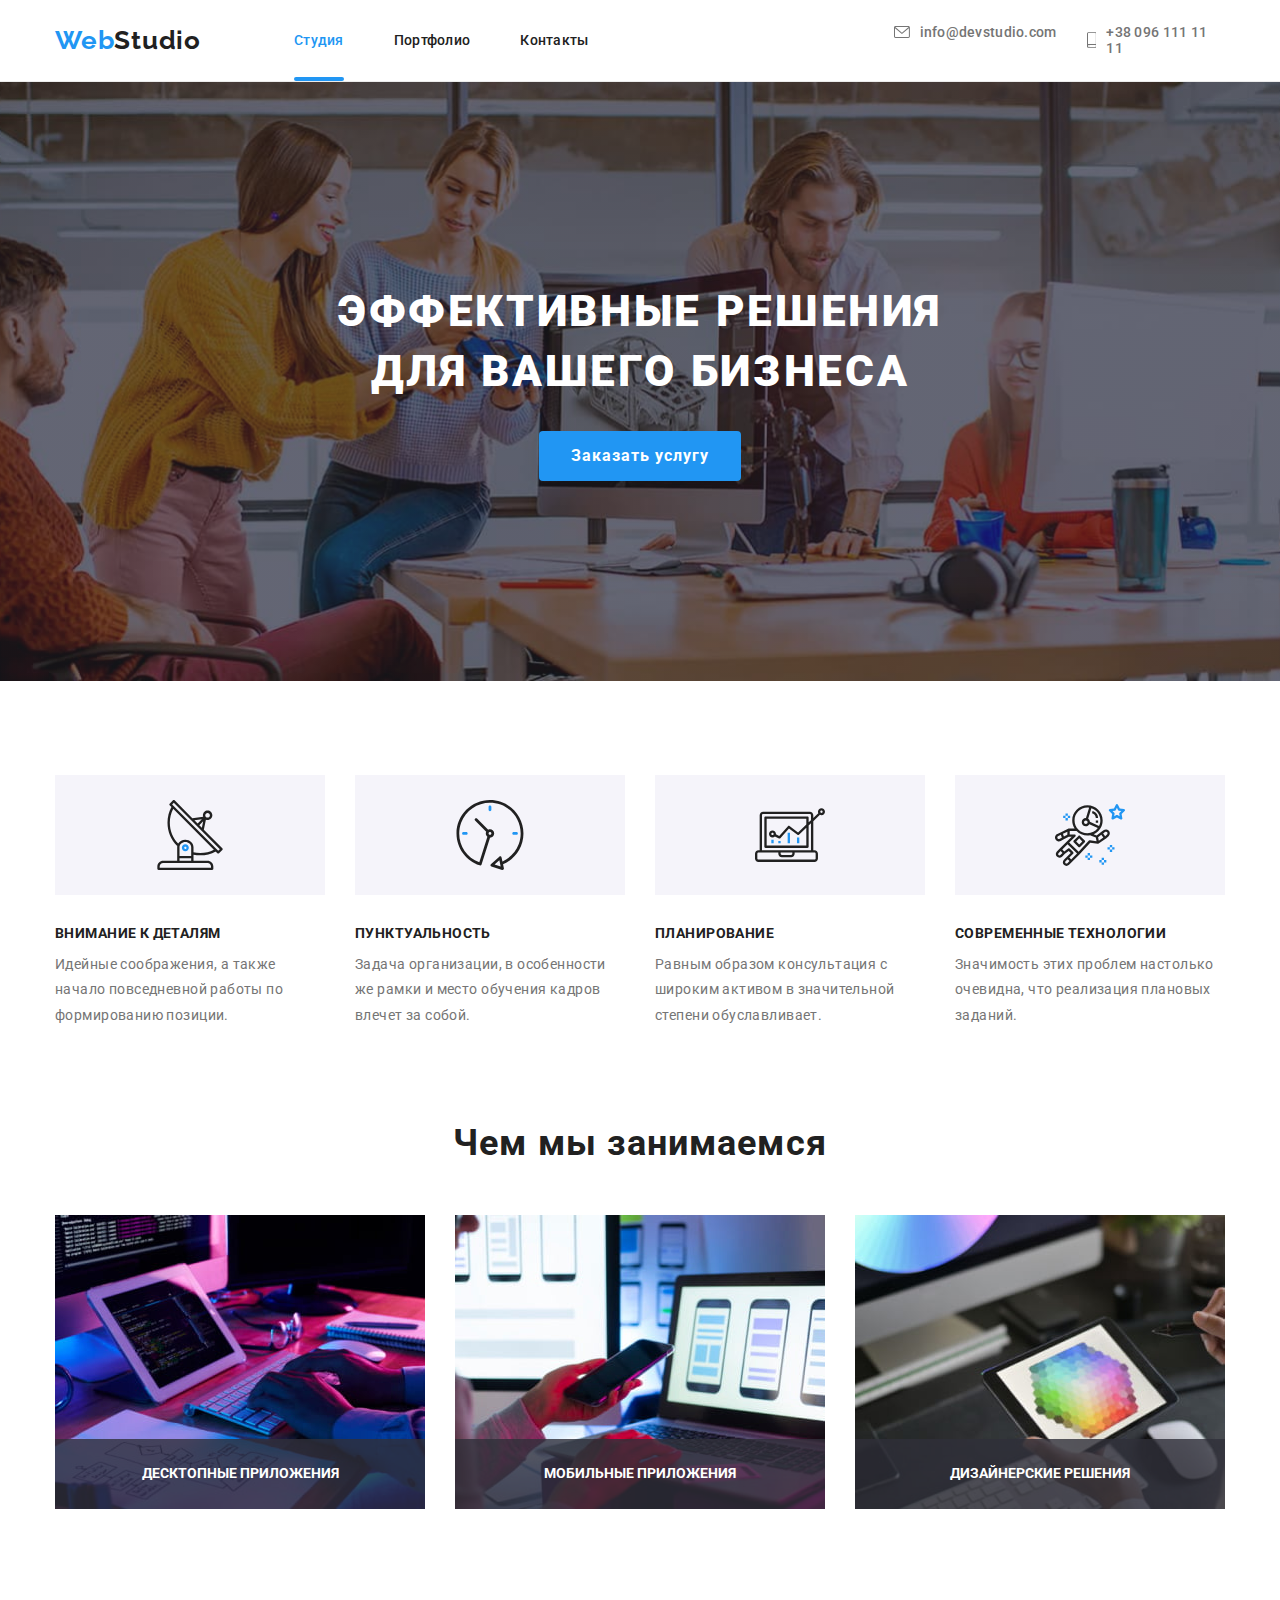
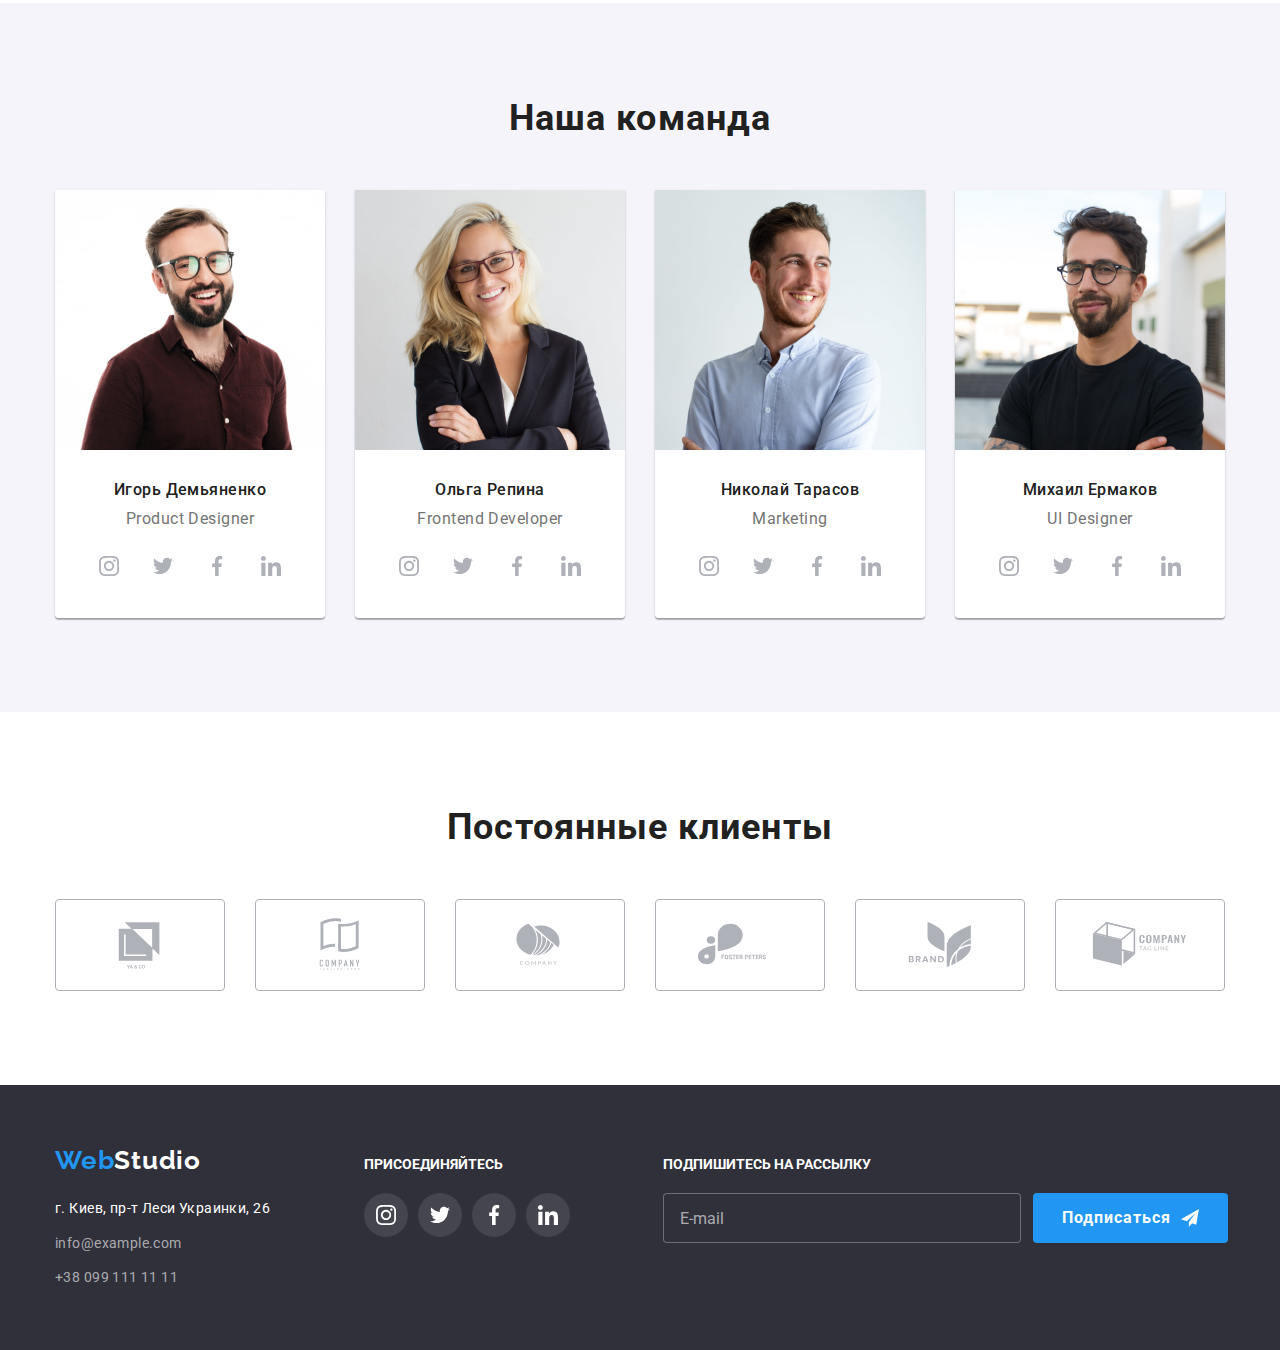
==== index.html @ efc7b8f7 "BEM" ====
<!DOCTYPE html>
<html lang="ru">
<head>
    <meta charset="UTF-8">
    <meta http-equiv="X-UA-Compatible" content="IE=edge">
    <meta name="viewport" content="width=device-width, initial-scale=1.0">
    <title>Document</title>
    <link rel="stylesheet" href="<link rel="preconnect" href="https://fonts.googleapis.com">
<link rel="preconnect" href="https://fonts.gstatic.com" crossorigin>
<link href="https://fonts.googleapis.com/css2?family=Raleway:wght@700&family=Roboto:wght@400;500;700;900&display=swap" rel="stylesheet">
<link rel="stylesheet" href="https://cdnjs.cloudflare.com/ajax/libs/modern-normalize/1.1.0/modern-normalize.min.css">
    <link rel="stylesheet" href="./css/style.css">
    <link rel="stylesheet" href="./css/main.min.css">
    
</head>
<body>
    <header class="header ">
        <div class="container header-container">        
            <nav class="header-nav">
                <a href="./index.html" class="logo link" lang="en"><span class="logo-accent">Web</span>Studio</a>
                <ul class="site-nav list">
                    <li class="link-item">
                        <a href="./index.html" class="link current">Студия</a>
                    </li>
                    <li class="link-item">
                        <a href="./portfolio.html" class="link">Портфолио</a>
                    </li>
                    <li class="link-item">
                        <a href="" class="link">Контакты</a>
                    </li>
            
                </ul>
            
            </nav>
            
            <ul class="header-adress list">
                <li class="header-address__link">
                    <div class="header-address__item">
                        <a lang="en" href="mailto:info@devstudio.com" class="adress-link link address-mail">
                            <svg class="adsress-item-icon" width="16" height="12">
                                <use href="./images/icons.svg#icon-envelope-hover-1"></use>
                            </svg>
                            info@devstudio.com
                        </a>
                    </div>

                </li>
                <li class="header-address__link">
                    <div class="header-address_item">                        
                        <a href="tel:+380961111111" class="adress-link link">
                            <svg class="adsress-item-icon" width="10" height="16">
                                <use href="./images/icons.svg#icon-smartphone-1"></use>
                            </svg>
                            +38 096 111 11 11
                        </a>
                    </div>                    
                </li>
            </ul>
        </div>     
    </header>    

    <main>
        <section class="section hero">
            <div class="container container-hero">
                <h1 class="hero-title">Эффективные решения для вашего бизнеса</h1>
                <button type="button" class="button" data-modal-open>Заказать услугу</button>                    
            </div>
        </section>
        
        <section class="section features">
            <div class="container">
                <h2 class="section-title" hidden>Преимущества</h2>
                <ul class="list adv-list">
                    <li class="adv-item">
                        <div class="adv-list-icon">
                            <svg class="adv-item-icon" width="70" height="70">
                                <use href="./images/icons.svg#icon-antenna-1-1"></use>
                            </svg>
                        </div>
                        <h3 class="feature-item">Внимание к деталям</h3>
                        <p class="discription">Идейные соображения, а также начало повседневной работы по формированию позиции.</p>
                    </li>                 

                    <li class="adv-item">
                        <div class="adv-list-icon">
                            <svg class="adv-item-icon" width="70" height="70">
                                <use href="./images/icons.svg#icon-clock-1-1"></use>
                            </svg>
                        </div>
                        <h3 class="feature-item">Пунктуальность</h3>
                        <p class="discription">Задача организации, в особенности же рамки и место обучения кадров влечет за собой.</p>
                    </li>
                    <li class="adv-item">
                        <div class="adv-list-icon">
                            <svg class="adv-item-icon" width="70" height="70">
                                <use href="./images/icons.svg#icon-diagram-1-1"></use>
                            </svg>
                        </div>
                        <h3 class="feature-item">Планирование</h3>
                        <p class="discription">Равным образом консультация с широким активом в значительной степени обуславливает.</p>
                    </li>
                    <li class="adv-item">
                        <div class="adv-list-icon">
                            <svg class="adv-item-icon" width="70" height="70">
                                <use href="./images/icons.svg#icon-astronaut-1-1"></use>
                            </svg>
                        </div>
                        <h3 class="feature-item">Современные технологии</h3>
                        <p class="discription">Значимость этих проблем настолько очевидна, что реализация плановых заданий.</p>
                    </li>
                </ul>                  
            </div>                      
        </section>            
        

        
        <section class="section about"> 
            <div class="container">
                <h2 class="section-title">Чем мы занимаемся</h2>
                <ul class="list">
                    <li class="about-image"> 
                        <img src="./images/img_1.jpg" alt="Компьютер" width="370">
                        <div class="about-name">
                            <h3 class="about-name-title">ДЕСКТОПНЫЕ ПРИЛОЖЕНИЯ</h3>
                        </div>
                    </li>
                    <li class="about-image">
                        <img src="./images/img_2.jpg" alt="Телефон, ноутбук" width="370">
                        <div class="about-name">
                            <h3 class="about-name-title">МОБИЛЬНЫЕ ПРИЛОЖЕНИЯ</h3>
                        </div>
                    </li>
                    <li class="about-image">
                        <img src="./images/img_3.jpg" alt="Планшет" width="370">
                        <div class="about-name">
                            <h3 class="about-name-title">ДИЗАЙНЕРСКИЕ РЕШЕНИЯ</h3>
                        </div>
                    </li>
                </ul>  
            </div>  
        </section>          
        
        
        <section class="section team"> 
            <div class="container">
                <h2 class="section-title team-title">Наша команда</h2>
                <ul class="list team-list">
                    <li class="team-card">
                        <img class="team-image" src="./images/igor-demynchenko.jpg" alt="Игорь Демньянченко" width="270">
                        <div class="name-role">
                            <h3 class="team-item">Игорь Демьяненко</h3>
                            <p lang="en" class="role">Product Designer</p>
                            <ul class="team-item-social list">
                                <li class="team-player-social">
                                    <a href="" class="player-social-link">
                                        <svg class="player-social-icon" width="20" height="20">
                                            <use href="./images/icons.svg#icon-instagram"></use>                                        
                                        </svg>                            
                                    </a>
                                </li>
                                <li class="team-player-social">
                                    <a href="" class="player-social-link">
                                        <svg class="player-social-icon" width="20" height="20">
                                            <use href="./images/icons.svg#icon-twitter"></use>                                        
                                        </svg>                            
                                    </a>
                                </li>
                                <li class="team-player-social">
                                    <a href="" class="player-social-link">
                                        <svg class="player-social-icon" width="20" height="20">
                                            <use href="./images/icons.svg#icon-facebook"></use>                                        
                                        </svg>                            
                                    </a>
                                </li>
                                <li class="team-player-social">
                                    <a href="" class="player-social-link">
                                        <svg class="player-social-icon" width="20" height="20">
                                            <use href="./images/icons.svg#icon-linkedin"></use>                                        
                                        </svg>                                                                    
                                    </a>
                                </li>                            
                            </ul>
                        </div>
                        
                    </li>
                    <li class="team-card">
                        <img class="team-image" src="./images/olga-repina.jpg" alt="Ольга Репина" width="270">
                        <div class="name-role">
                            <h3 class="team-item">Ольга Репина</h3>
                            <p lang="en" class="role">Frontend Developer</p>
                            <ul class="team-item-social list">
                                <li class="team-player-social">
                                    <a href="" class="player-social-link">
                                        <svg class="player-social-icon" width="20" height="20">
                                            <use href="./images/icons.svg#icon-instagram"></use>
                                        </svg>
                                    </a>
                                </li>
                                <li class="team-player-social">
                                    <a href="" class="player-social-link">
                                        <svg class="player-social-icon" width="20" height="20">
                                            <use href="./images/icons.svg#icon-twitter"></use>
                                        </svg>
                                    </a>
                                </li>
                                <li class="team-player-social">
                                    <a href="" class="player-social-link">
                                        <svg class="player-social-icon" width="20" height="20">
                                            <use href="./images/icons.svg#icon-facebook"></use>
                                        </svg>
                                    </a>
                                </li>
                                <li class="team-player-social">
                                    <a href="" class="player-social-link">
                                        <svg class="player-social-icon" width="20" height="20">
                                            <use href="./images/icons.svg#icon-linkedin"></use>
                                        </svg>
                                    </a>
                                </li>
                            </ul>
                        </div>                      
                    </li>
                    <li class="team-card">
                        <img class="team-image" src="./images/nicolay-tarasov.jpg" alt="Николай Тарасов" width="270">
                        <div class="name-role">
                            <h3 class="team-item">Николай Тарасов</h3>
                            <p lang="en" class="role">Marketing</p>
                            <ul class="team-item-social list">
                                <li class="team-player-social">
                                    <a href="" class="player-social-link">
                                        <svg class="player-social-icon" width="20" height="20">
                                            <use href="./images/icons.svg#icon-instagram"></use>
                                        </svg>
                                    </a>
                                </li>
                                <li class="team-player-social">
                                    <a href="" class="player-social-link">
                                        <svg class="player-social-icon" width="20" height="20">
                                            <use href="./images/icons.svg#icon-twitter"></use>
                                        </svg>
                                    </a>
                                </li>
                                <li class="team-player-social">
                                    <a href="" class="player-social-link">
                                        <svg class="player-social-icon" width="20" height="20">
                                            <use href="./images/icons.svg#icon-facebook"></use>
                                        </svg>
                                    </a>
                                </li>
                                <li class="team-player-social">
                                    <a href="" class="player-social-link">
                                        <svg class="player-social-icon" width="20" height="20">
                                            <use href="./images/icons.svg#icon-linkedin"></use>
                                        </svg>
                                    </a>
                                </li>
                            </ul>
                        </div>
                    </li>
                    <li class="team-card">
                        <img class="team-image" src="./images/michel-yermakov.jpg" alt="Михаил Ермаков" width="270">
                        <div class="name-role">
                            <h3 class="team-item">Михаил Ермаков</h3>
                            <p lang="en"class="role">UI Designer</p>
                            <ul class="team-item-social list">
                                <li class="team-player-social">
                                    <a href="" class="player-social-link">
                                        <svg class="player-social-icon" width="20" height="20">
                                            <use href="./images/icons.svg#icon-instagram"></use>
                                        </svg>
                                    </a>
                                </li>
                                <li class="team-player-social">
                                    <a href="" class="player-social-link">
                                        <svg class="player-social-icon" width="20" height="20">
                                            <use href="./images/icons.svg#icon-twitter"></use>
                                        </svg>
                                    </a>
                                </li>
                                <li class="team-player-social">
                                    <a href="" class="player-social-link">
                                        <svg class="player-social-icon" width="20" height="20">
                                            <use href="./images/icons.svg#icon-facebook"></use>
                                        </svg>
                                    </a>
                                </li>
                                <li class="team-player-social">
                                    <a href="" class="player-social-link">
                                        <svg class="player-social-icon" width="20" height="20">
                                            <use href="./images/icons.svg#icon-linkedin"></use>
                                        </svg>
                                    </a>
                                </li>
                            </ul>
                        </div>
                    </li>                                       
                </ul>
            </div>   
            

        </section>  
        
        <section class="section clients">
            <div class="container">
                <h2 class="section-title clents-section-title">Постоянные клиенты</h2>
                <ul class="list clients-wrap">
                    <li class="clients-item">
                        <a href=""class="clients-link-icon">
                            <svg class="clients-item-icon" width="106" height="60">
                                <use href="./images/icons.svg#icon-Logo-1"></use>
                            </svg>
                        </a>                        
                                                    
                    </li>    
                    <li class="clients-item">
                        <a href="" class="clients-link-icon">
                            <svg class="clients-item-icon" width="106" height="60">
                                <use href="./images/icons.svg#icon-Logo-2"></use>
                            </svg>
                        </a>
                    </li>
                    <li class="clients-item">
                        <a href="" class="clients-link-icon">
                            <svg class="clients-item-icon" width="106" height="60">
                                <use href="./images/icons.svg#icon-Logo-3"></use>
                            </svg>
                        </a>
                    </li>
                    <li class="clients-item">
                        <a href="" class="clients-link-icon">
                            <svg class="clients-item-icon" width="106" height="60">
                                <use href="./images/icons.svg#icon-Logo-4"></use>
                            </svg>
                        </a>
                    </li>
                    <li class="clients-item">
                        <a href="" class="clients-link-icon">
                            <svg class="clients-item-icon" width="106" height="60">
                                <use href="./images/icons.svg#icon-Logo-5"></use>
                            </svg>
                        </a>
                    </li>
                    <li class="clients-item">
                        <a href="" class="clients-link-icon">
                            <svg class="clients-item-icon" width="106" height="60">
                                <use href="./images/icons.svg#icon-Logo-6"></use>
                            </svg>
                        </a>
                    </li>
                </ul>
            </div>
        </section>
    
        
    </main>   

    
    <footer class="footer ">
        
        <div class="container footer-wrap">
            <div class="footer-logo-address">
                <div class="footer-logo"><a href="" lang="en" class="link logo"><span class="logo-accent">Web</span>Studio</a>
                </div>
                
                <ul class="list footer-list">
                    <li class="footer-list-item"><a href="https://goo.gl/maps/7QugANDLTxtPSgPa9" class="link footer-adress" target="_blank" rel="noopener noreferrer">г. Киев, пр-т Леси Украинки, 26</a></li>
                    <li class="footer-list-item"><a href="mailto:info@example.com" class="link footer-email">info@example.com</a></li>
                    <li><a href="tel:+380991111111" class="link footer-tel">+38 099 111 11 11</a></li>
                </ul>
            </div>
                
            <ul class="footer-item-social list">
                <h3 class="footer-social-header">ПРИСОЕДИНЯЙТЕСЬ</h3>
                <div class="social-icon-wrap">
                    <li class="footer-social-item">
                        <a href="" class="footer-social-link">
                            <svg class="player-social-icon" width="20" height="20">
                                <use href="./images/icons.svg#icon-instagram"></use>
                            </svg>
                        </a>
                    </li>
                    <li class="footer-social-item">
                        <a href="" class="footer-social-link">
                            <svg class="player-social-icon" width="20" height="20">
                                <use href="./images/icons.svg#icon-twitter"></use>
                            </svg>
                        </a>
                    </li>
                    <li class="footer-social-item">
                        <a href="" class="footer-social-link">
                            <svg class="player-social-icon" width="20" height="20">
                                <use href="./images/icons.svg#icon-facebook"></use>
                            </svg>
                        </a>
                    </li>
                    <li class="footer-social-item">
                        <a href="" class="footer-social-link">
                            <svg class="player-social-icon" width="20" height="20">
                                <use href="./images/icons.svg#icon-linkedin"></use>
                            </svg>
                        </a>
                    </li> 
                </div>
                
            </ul>

            <form action="#" class="footer-field">
                <h3 class="footer-input-title">ПОДПИШИТЕСЬ НА РАССЫЛКУ</h3>
                <div class="footer-input-wrap">
                    <label class="footer-input-text" for="user-subscribtion"></label>
                    <input type="email" class="footer-form-input" name="user-subscribtion" placeholder="E-mail" id="user-email" />
                    <button type="submit" class="footer-field-button">Подписаться
                        <svg class="footer-input-icon" width="18" height="18">
                            <use href="./images/icons.svg#icon-icon-send"></use>
                        </svg>
                    </button>
                </div>
            </form>
           
                                        
        </div>

    
    </footer>
    <div class="backdrop is-hidden" data-modal>
        <div class="modal">
            <button type="button"  class="modal-close" data-modal-close>
                <svg class="modal-icon" width="11" height="11">
                    <use href="./images/icons.svg#icon-Vector"></use>
                </svg>
            </button>

            <p class="modal-title">Оставьте свои данные, мы вам перезвоним</p>
            <form class="data-form" action="#">
                <div class="form-field">
                    <label class="input-text" for="user-name">Имя</label>
                    <div class="input-wrap">
                    <input 
                    type="text" 
                    class="form-input" 
                    name="user-name" 
                    placeholder="" 
                    required minlength="2"
                    id="user-name" 
                    />
                    <svg class="input-icon" width="18" height="18">
                        <use href="./images/icons.svg#icon-person-black-18dp-1"></use>
                    </svg>
                    </div>
                </div>
                <div class="form-field">
                    <label class="input-text" for="user-tel">Телефон</label>
                    <div class="input-wrap">
                    <input 
                    type="tel" 
                    class="form-input" 
                    name="user-tel" 
                    placeholder="" 
                    required title="+380 (96) 111-11-11" 
                    id="user-tel" 
                    value="" />
                    <svg class="input-icon" width="18" height="18">
                        <use href="./images/icons.svg#icon-phone-black-18dp-1"></use>
                    </svg>
                    </div>
                </div>

                <div class="form-field">
                    <label class="input-text" for="user-email">Почта</label>
                    <div class="input-wrap">                    
                    <input 
                    type="email" 
                    class="form-input" 
                    name="user-email" 
                    placeholder="" 
                    id="user-email" />
                    <svg class="input-icon" width="18" height="18">
                        <use href="./images/icons.svg#icon-email-black-18dp-1"></use>
                    </svg>
                    </div>
                </div>

                <div class="form-field form-field-comment">
                    <label class="input-text" for="user-text">Комментарий</label>
                    <textarea 
                    name="user-text" 
                    id="user-text" 
                    class="form-text" 
                    placeholder="Введите текст"
                    ></textarea>
                </div>
            
                <div class="form-field form-field-checkbox">
                    <input type="checkbox" name="policy" id="policy" class="policy-check visually-hidden"/>
                    <label for="policy" class="check-text">                        
                    Соглашаюсь с рассылкой и принимаю&nbsp;<a href="" class="policy-link">Условия договора</a> 
                    </label>
                </div>
                <button type="submit" class="modal-button">Отправить</button>
            </form>
        </div>
    </div>

    <script src="./js/modal.js"></script>
    



</body>
</html>
---- css/main.min.css ----
:root{--primary-text-color: #212121;--secondary-text-color: #757575;--footer-text-color: rgba(255, 255, 255, 0.6);--accent-color: #2196f3;--white: #ffffff;--secondary-background-color: #2f303a;--third-background-color: #f5f4fa;--card-set-gap: 30px}h1,h2,h3,h4,h5,h6,p,ul{margin-top:0px;margin-bottom:0px}img{display:block}body{color:#212121;font-family:"Roboto", sans-serif}.section{padding-top:94px;padding-bottom:94px}.list{list-style:none;padding:0px;margin:0px}.link{text-decoration:none}.visually-hidden{position:absolute;white-space:nowrap;width:1px;height:1px;overflow:hidden;border:0;padding:0;clip:rect(0 0 0 0);clip-path:inset(50%);margin:-1px}.container{margin-left:auto;margin-right:auto;width:1200px;padding-left:15px;padding-right:15px}.button{font-family:inherit;color:var(--white);background-color:var(--accent-color);font-style:normal;font-weight:bold;font-size:16px;line-height:1.87;display:flex;align-items:center;text-align:center;letter-spacing:0.06em;cursor:pointer;border-radius:4px;border:1px transparent;padding:10px 32px;transition-duration:250ms;transition-timing-function:cubic-bezier(0.4, 0, 0.2, 1)}.button:hover,.button:focus{background-color:var(--accent-color);color:var(--white)}.section-title{color:var(--primary-text-color);font-style:normal;font-weight:bold;font-size:36px;line-height:1.2;text-align:center;letter-spacing:0.03em;color:var(--primary-text-color);margin-top:0px}.backdrop{position:fixed;top:0;width:100vw;height:100vh;background-color:rgba(0,0,0,0.2);transition:opacity 500ms, visibility 500ms}.backdrop.is-hidden .modal{transform:scale(0.5)}.modal{width:528px;min-height:581px;background-color:var(--white);border-radius:4px;position:absolute;top:50%;left:50%;transform:translate(-50%, -50%) scale(1);transition:transform 500ms;box-shadow:0px 2px 1px rgba(0,0,0,0.2),0px 1px 1px rgba(0,0,0,0.14),0px 1px 3px rgba(0,0,0,0.12);border-radius:4px;padding:40px}.modal-close{width:30px;height:30px;border-radius:50%;border:1px solid rgba(0,0,0,0.1);background-color:transparent;display:flex;align-items:center;justify-content:center;position:absolute;top:8px;right:8px;transition-duration:250ms;transition-timing-function:cubic-bezier(0.4, 0, 0.2, 1);outline:none;cursor:pointer}.modal-icon{transition-duration:250ms;transition-timing-function:cubic-bezier(0.4, 0, 0.2, 1);cursor:pointer}.modal-close{color:var(--secondary-text-color)}.modal-close:focus .modal-icon,.modal-close:hover .modal-icon{fill:var(--accent-color)}.is-hidden{opacity:0;pointer-events:0;visibility:hidden}.modal-title{font-weight:Bold;font-size:20px;line-height:1.15;text-align:center;margin-bottom:12px}.form-field{margin-bottom:10px}.form-field-checkbox{display:flex;align-items:center;margin-bottom:30px}.form-input{width:100%;height:40px;border:1px solid rgba(33,33,33,0.2);border-radius:4px;padding-left:40px;cursor:pointer;outline:none;transition-duration:250ms;transition-timing-function:cubic-bezier(0.4, 0, 0.2, 1)}.form-input:focus{border-color:var(--accent-color)}.form-input::placeholder{position:absolute;bottom:0;top:50%;left:50%;transform:translate(-50%, -50%)}.form-input:focus+.input-icon{fill:var(--accent-color)}.input-text{font-style:regular;font-size:12px;line-height:1.166;color:var(--secondary-text-color);display:block;margin-bottom:4px}.input-wrap{position:relative}.input-icon{position:absolute;left:12px;top:50%;transform:translateY(-50%);transition-duration:250ms;transition-timing-function:cubic-bezier(0.4, 0, 0.2, 1)}.form-text{width:100%;height:120px;border:1px solid rgba(33,33,33,0.2);border-radius:4px;padding:12px 16px;resize:none;color:rgba(117,117,117,0.5);margin-bottom:20px;outline:none;cursor:pointer;transition-duration:250ms;transition-timing-function:cubic-bezier(0.4, 0, 0.2, 1)}.form-text:focus{border-color:var(--accent-color)}.form-text::placeholder{font-size:12px;line-height:1.16;color:rgba(117,117,117,0.5)}.modal-button{font-family:inherit;color:var(--white);background-color:var(--accent-color);font-style:normal;font-weight:bold;font-size:16px;line-height:1.87;display:flex;align-items:center;text-align:center;letter-spacing:0.06em;cursor:pointer;border-radius:4px;box-shadow:0px,4px,4px rgba(0,0,0,0.15);border:1px transparent;padding:10px 55px;transition-duration:250ms;transition-timing-function:cubic-bezier(0.4, 0, 0.2, 1);margin-left:auto;margin-right:auto}.check-text{font-style:Regular;font-size:14px;line-height:1.71;color:var(--secondary-text-color);display:flex;align-items:baseline}.check-text::before{content:"";width:16px;height:15px;border:2px solid #212121;border-radius:2px;margin-right:8.38px}.policy-check:checked+.check-text::before{border:none;background-image:url(../images/icon-check.svg);background-repeat:no-repeat;background-position:center;background-size:cover}.policy-link{color:var(--accent-color)}.header{margin-bottom:0px;max-width:1600px;border-bottom:1px solid #ececec;margin-left:auto;margin-right:auto}.header-container{display:flex;align-items:center;margin-left:auto;margin-right:auto}.header-nav{display:flex;align-items:center}.adress-link{font-family:Roboto;font-style:normal;font-weight:500;font-size:14px;line-height:1.2;letter-spacing:0.02em;color:var(--secondary-text-color);display:flex;align-items:center;transition-duration:250ms;transition-timing-function:cubic-bezier(0.4, 0, 0.2, 1)}.header-adress{display:flex;margin-left:305px}.header-adress .adress-link.current{color:var(--accent-color)}.header-address__link:not(:last-child){margin-right:30px}.header-address_item{display:flex;align-items:center}.adsress-item-icon{margin-right:10px}.header-address__link{display:flex;color:var(--secondary-text-color);transition-duration:250ms;transition-timing-function:cubic-bezier(0.4, 0, 0.2, 1)}.header-address__link:focus,.header-address__link:hover{color:var(--accent-color)}.adsress-item-icon{fill:currentColor}.logo-accent{color:var(--accent-color);font-family:Raleway;font-weight:bold;font-size:26px;line-height:1.2;letter-spacing:0.03em}.logo{color:var(--primary-text-color);font-family:Raleway;font-style:normal;font-weight:bold;font-size:26px;line-height:1.2;letter-spacing:0.03em;margin-right:93px}.site-nav .link{font-style:normal;font-weight:500;font-size:14px;line-height:1.2;letter-spacing:0.02em;transition-duration:250ms;transition-timing-function:cubic-bezier(0.4, 0, 0.2, 1);display:block;padding:32px 0}.site-nav .link{color:var(--primary-text-color)}.site-nav .link:focus,.site-nav .link:hover{color:var(--accent-color)}.site-nav .link.current{color:var(--accent-color)}.site-nav.list{display:flex}.link-item:not(:last-child){margin-right:50px}.link{position:relative}.link.current::after{content:"";position:absolute;width:100%;border-bottom:4px solid var(--accent-color);border-radius:2px;bottom:0;left:0}.hero{background:var(--secondary-background-color);text-align:center;padding-top:200px;padding-bottom:200px;max-width:1600px;margin-left:auto;margin-right:auto;background-image:linear-gradient(rgba(47,48,58,0.4), rgba(47,48,58,0.4)),url(../images/Hero-bg.jpg);background-repeat:no-repeat;background-position:center;background-size:cover;flex-grow:1}.container-hero{display:flex;flex-direction:column;align-items:center}.hero-title{color:var(--white);font-weight:900;font-size:44px;line-height:1.36;text-align:center;letter-spacing:0.06em;text-transform:uppercase;margin-bottom:30px;max-width:696px}.section.about{padding-top:0px}.about .section-title{margin-bottom:50px;padding-bottom:0px}.about .list{display:flex;justify-content:space-between}.about-image{position:relative}.about-name{display:flex;justify-content:center;align-items:center;width:100%;height:70px;position:absolute;background-color:rgba(47,48,58,0.8);bottom:0}.about-name-title{font-weight:bold;font-size:14px;line-height:1.14;color:var(--white)}.features .discription{color:var(--secondary-text-color)}.feature-item{font-style:normal;font-weight:bold;font-size:14px;line-height:1.2;letter-spacing:0.03em;text-transform:uppercase;color:var(--primary-text-color);margin-bottom:10px}.features .discription{font-style:normal;font-weight:normal;font-size:14px;line-height:1.8;letter-spacing:0.03em;color:var(--secondary-text-color);margin-top:0px}.adv-list{display:flex;flex-wrap:wrap;margin-left:-30px;margin-bottom:-30px}.adv-item{width:calc(100% / 4 - 30px);margin-left:30px;margin-bottom:30px}.adv-list-icon{display:flex;justify-content:center;align-items:center;background-color:var(--third-background-color);height:120px;margin-bottom:30px}.team{background-color:var(--third-background-color);margin-left:auto;margin-right:auto}.team-item{font-weight:500;font-size:16px;line-height:19px;text-align:center;letter-spacing:0.03em;margin-bottom:10px}.team-title{margin-bottom:50px}.role{color:var(--secondary-text-color);font-style:normal;font-weight:normal;font-size:16px;line-height:19px;text-align:center;letter-spacing:0.03em;margin-bottom:16px}.name-role{padding-top:30px;padding-bottom:30px;background-color:var(--white);border-radius:0px 0px 4px 4px}.team-list{display:flex;flex-wrap:wrap;margin-left:-30px}.team-card{flex-basis:calc(100% / 4 - 30px);margin-left:30px;box-shadow:0px 1px 3px rgba(0,0,0,0.12),0px 1px 1px rgba(0,0,0,0.14),0px 2px 1px rgba(0,0,0,0.2);border-radius:0px 0px 4px 4px}.team-item-social{display:flex;justify-content:center}.player-social-link{width:44px;height:44px;background-color:var(--white);border-radius:50%;display:flex;justify-content:center;align-items:center;color:#afb1b8;transition-duration:250ms;transition-timing-function:cubic-bezier(0.4, 0, 0.2, 1)}.player-social-link:hover,.player-social-link:focus{background-color:var(--accent-color);color:var(--white)}.player-social-icon{fill:currentColor}.team-player-social+.team-player-social{margin-left:10px}.clents-section-title{margin-bottom:50px}.clients-link-icon{display:flex;justify-content:center;align-items:center;background-color:var(--white);border:1px solid #afb1b8;width:170px;height:92px;border-radius:4px;color:#afb1b8;transition-duration:250ms;transition-timing-function:cubic-bezier(0.4, 0, 0.2, 1)}.clients-link-icon:hover,.clients-link-icon:focus{color:var(--accent-color);border:1px solid var(--accent-color)}.clients-item-icon{fill:currentColor}.clients-wrap{display:flex;margin-left:auto;margin-right:auto}.clients-item+.clients-item{margin-left:30px}.footer{background:var(--secondary-background-color);padding-bottom:60px;padding-top:60px;margin-left:auto;margin-right:auto}.footer .link{transition-duration:250ms;transition-timing-function:cubic-bezier(0.4, 0, 0.2, 1)}.footer .link:hover,.footer .link:focus{color:var(--white)}.footer .logo{color:var(--white);font-family:Raleway;font-style:normal;font-weight:bold;font-size:26px;line-height:31px;letter-spacing:0.03em}.footer-logo{margin-bottom:20px}.footer .logo-accent{color:var(--accent-color)}.footer-adress{font-style:normal;font-weight:normal;font-size:14px;line-height:1.8;letter-spacing:0.03em;color:var(--white)}.footer-list-item{margin-bottom:9px}.footer-email{font-style:normal;font-weight:normal;font-size:14px;line-height:1.8;letter-spacing:0.03em;color:var(--footer-text-color)}.footer-tel{font-style:normal;font-weight:normal;font-size:14px;line-height:1.8;letter-spacing:0.03em;color:var(--footer-text-color)}.footer-social-header{font-family:Roboto;font-weight:bold;font-style:normal;font-size:14px;line-height:1.14;color:var(--white);margin-bottom:20px}.footer-item-social{display:flex;flex-direction:column;margin-left:70px}.social-icon-wrap{display:flex}.footer-logo-address{display:flex;flex-direction:column}.footer-wrap{display:flex;align-items:baseline}.footer-social-link{width:44px;height:44px;background-color:rgba(255,255,255,0.1);border-radius:50%;display:flex;justify-content:center;align-items:center;color:var(--white);transition-duration:250ms;transition-timing-function:cubic-bezier(0.4, 0, 0.2, 1)}.footer-social-link:hover,.footer-social-link:focus{background-color:var(--accent-color);color:var(--white)}.player-social-icon{fill:currentColor}.footer-social-item+.footer-social-item{margin-left:10px}.footer-field{display:flex;flex-direction:column;margin-left:93px}.footer-form-input{width:358px;height:50px;background-color:var(--secondary-background-color);border:1px solid rgba(255,255,255,0.3);box-shadow:0px,4px,4px rgba(0,0,0,0.15);border-radius:4px;padding-left:16px;margin-right:12px;color:var(--white);font-size:16px;line-height:1.25}.footer-form-input::placeholder{font-family:Roboto;font-style:Regular;font-size:16px;line-height:1.25;color:rgba(255,255,255,0.6)}.footer-input-title{font-weight:Bold;font-size:14px;line-height:1.14;color:var(--white);margin-bottom:20px}.footer-input-wrap{display:flex;justify-content:flex-start;position:relative}.footer-field-button{font-family:inherit;color:var(--white);background-color:var(--accent-color);font-style:normal;font-weight:bold;font-size:16px;line-height:1.87;display:flex;align-items:center;text-align:center;letter-spacing:0.06em;cursor:pointer;border-radius:4px;box-shadow:0px,4px,4px rgba(0,0,0,0.15);border:1px transparent;padding:10px 29px;transition-duration:250ms;transition-timing-function:cubic-bezier(0.4, 0, 0.2, 1)}.footer-input-icon{margin-left:10px}.filter{font-family:inherit;background-color:#f5f4fa;color:var(--primary-text-color);font-weight:500;font-size:16px;line-height:1.62;text-align:center;letter-spacing:0.03em;background-color:var(--third-background-color);display:inline-block;padding:6px 22px;border-radius:4px;border:1px transparent;cursor:pointer}.filter+.filter{margin-left:8px}.filter.current{background-color:var(--accent-color);color:var(--white)}.filter{transition-duration:250ms;transition-timing-function:cubic-bezier(0.4, 0, 0.2, 1)}.filter:hover,.filter:focus{background-color:var(--accent-color);color:var(--white);box-shadow:0px 2px 2px 0px rgba(0,0,0,0.12),0px 1px 2px 0px rgba(0,0,0,0.08),0px 3px 1px 0px rgba(0,0,0,0.1)}.portfolio-item{font-weight:bold;font-size:18px;line-height:2;letter-spacing:0.06em;color:var(--primary-text-color);margin-bottom:4px}.portfolio-type{font-weight:normal;font-size:16px;line-height:30px;letter-spacing:0.03em;color:var(--secondary-text-color)}.portfolio-filter{margin-bottom:50px;margin-left:-8px}.portfolio-short{padding-top:20px;padding-bottom:20px}.portfolio-list{display:flex;flex-wrap:wrap;margin-left:calc(-1 * var(--card-set-gap));margin-bottom:-30px}.portfolio-li{flex-basis:calc(100% / 9 -30px);margin-left:var(--card-set-gap);margin-bottom:var(--card-set-gap);transition-duration:250ms;transition-timing-function:cubic-bezier(0.4, 0, 0.2, 1)}.portfolio-li:hover,.portfolio-li:focus{box-shadow:1px 4px 6px 0px rgba(0,0,0,0.16),0px 4px 4px 0px rgba(0,0,0,0.06),0px 1px 1px 0px rgba(0,0,0,0.12)}.portfolio-li:hover .portfolio-img-text{transform:translateY(0%)}.filter-list{display:flex;justify-content:center;margin-left:-8px}.filter{margin-left:8px}.portfolio-short{display:flex;flex-direction:column;border:1px solid #eeeeee;padding-left:24px}.portfolio-link-wrap{position:relative;overflow:hidden}.portfolio-img-text{font-style:Regular;font-size:18px;line-height:1.55;text-align:left;letter-spacing:3%;color:var(--white);background-color:rgba(33,150,243,0.9);height:100%;padding:63px 24px;position:absolute;top:0;left:0;transform:translateY(100%);transition:transform 250ms cubic-bezier(0.4, 0, 0.2, 1)}
/*# sourceMappingURL=main.min.css.map */
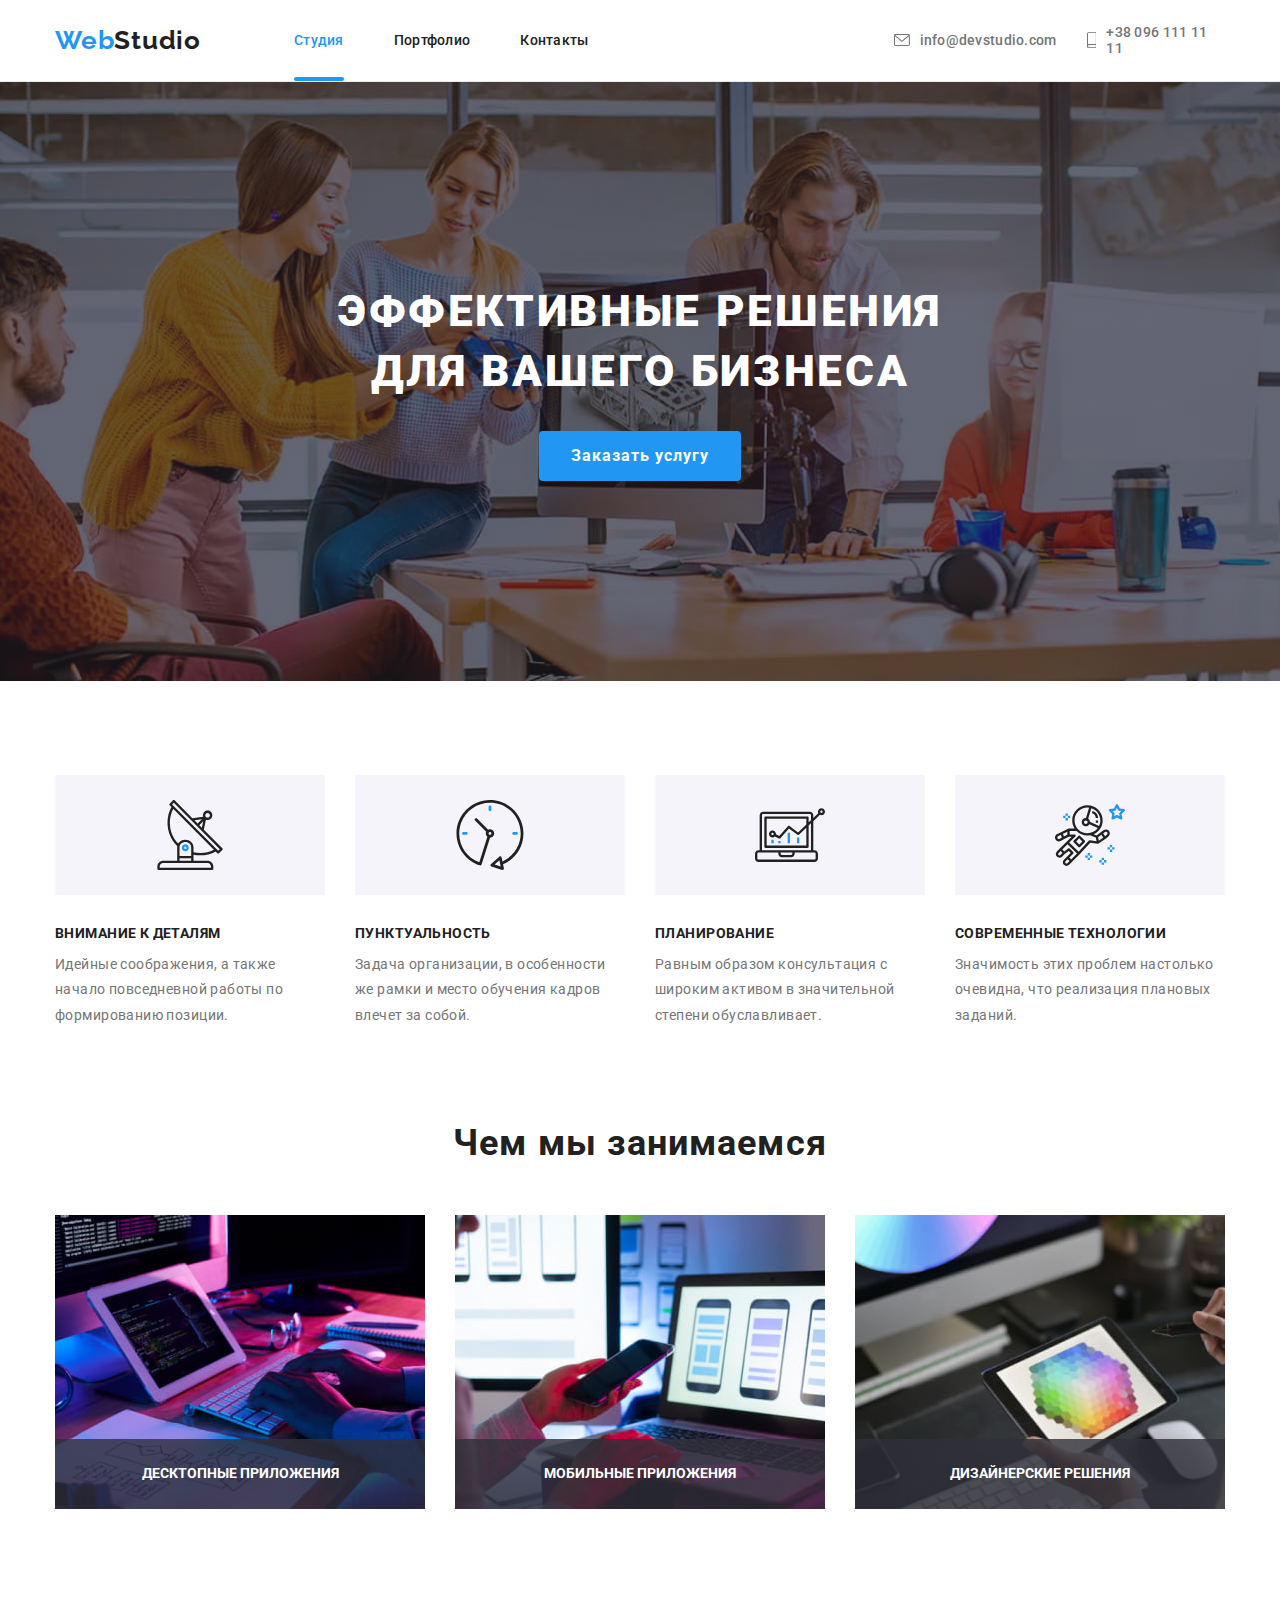
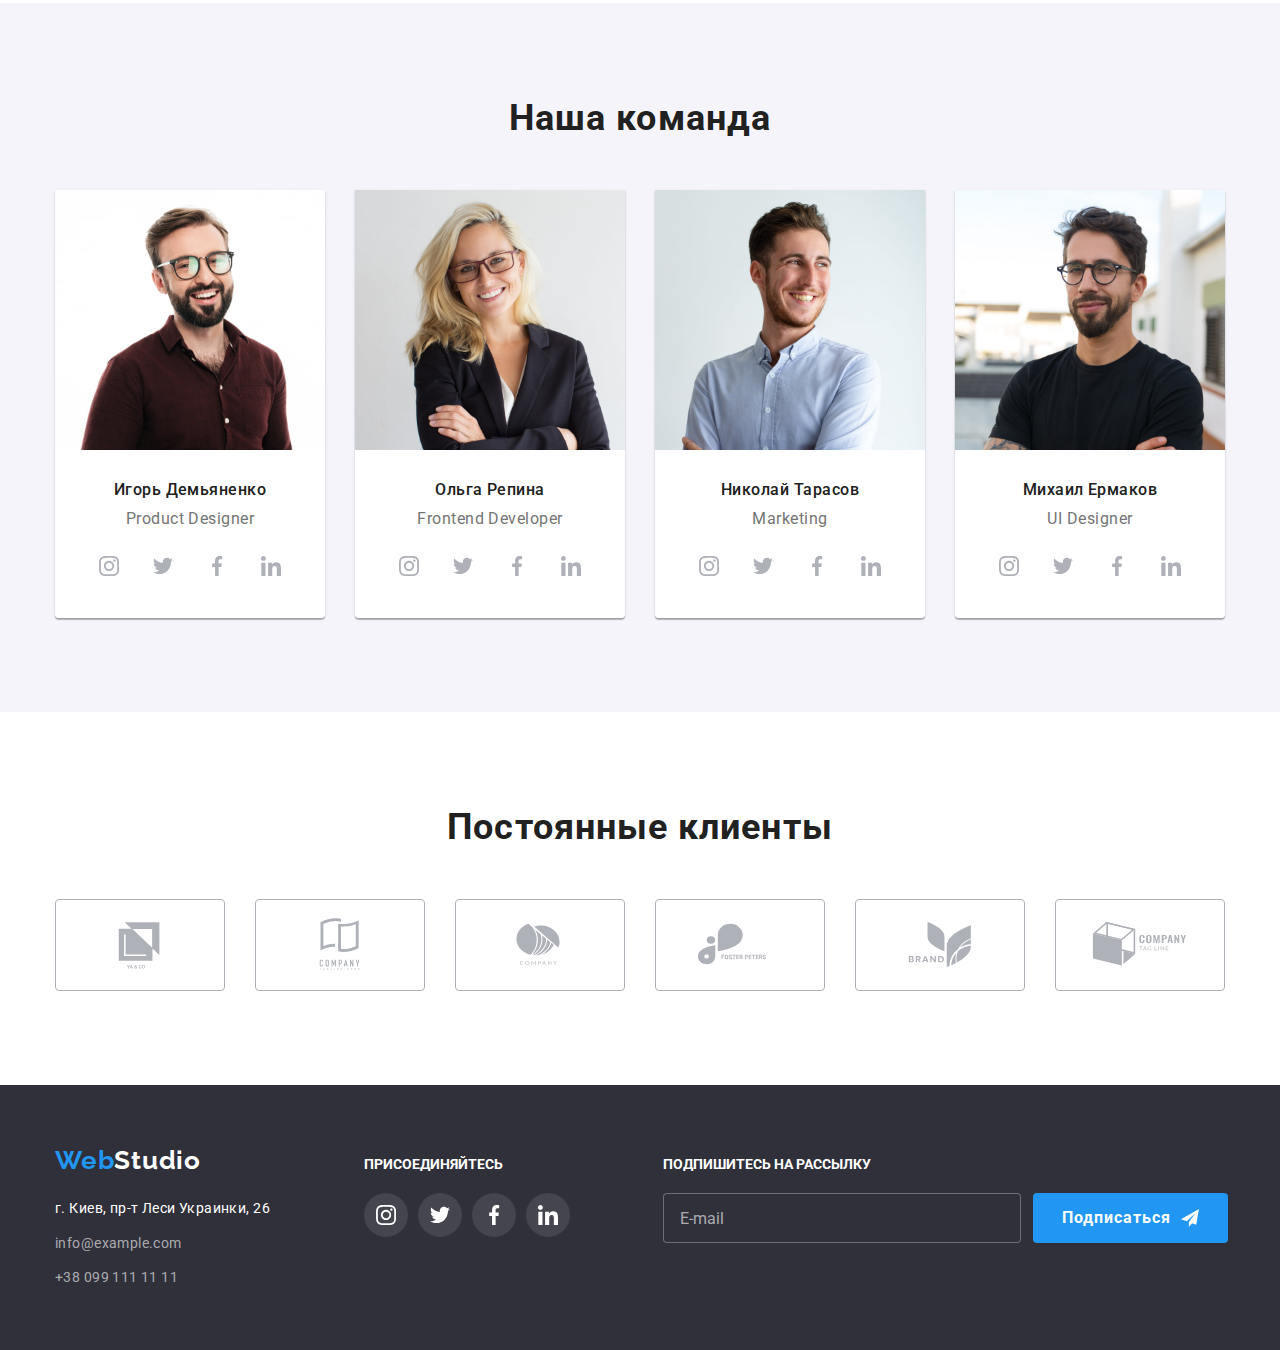
==== commit e34ad69d: "bem_начало получатсья" ====
--- a/index.html
+++ b/index.html
@@ -34,8 +34,8 @@
             </nav>
             
             <ul class="header-adress list">
-                <li class="header-address__link">
-                    <div class="header-address__item">
+                <li class="header-address__item">
+                    <div class="header-address__box">
                         <a lang="en" href="mailto:info@devstudio.com" class="adress-link link address-mail">
                             <svg class="adsress-item-icon" width="16" height="12">
                                 <use href="./images/icons.svg#icon-envelope-hover-1"></use>
@@ -45,8 +45,8 @@
                     </div>
 
                 </li>
-                <li class="header-address__link">
-                    <div class="header-address_item">                        
+                <li class="header-address__item">
+                    <div class="header-address__box">                        
                         <a href="tel:+380961111111" class="adress-link link">
                             <svg class="adsress-item-icon" width="10" height="16">
                                 <use href="./images/icons.svg#icon-smartphone-1"></use>
--- a/css/main.min.css
+++ b/css/main.min.css
@@ -1,2 +1,2 @@
-:root{--primary-text-color: #212121;--secondary-text-color: #757575;--footer-text-color: rgba(255, 255, 255, 0.6);--accent-color: #2196f3;--white: #ffffff;--secondary-background-color: #2f303a;--third-background-color: #f5f4fa;--card-set-gap: 30px}h1,h2,h3,h4,h5,h6,p,ul{margin-top:0px;margin-bottom:0px}img{display:block}body{color:#212121;font-family:"Roboto", sans-serif}.section{padding-top:94px;padding-bottom:94px}.list{list-style:none;padding:0px;margin:0px}.link{text-decoration:none}.visually-hidden{position:absolute;white-space:nowrap;width:1px;height:1px;overflow:hidden;border:0;padding:0;clip:rect(0 0 0 0);clip-path:inset(50%);margin:-1px}.container{margin-left:auto;margin-right:auto;width:1200px;padding-left:15px;padding-right:15px}.button{font-family:inherit;color:var(--white);background-color:var(--accent-color);font-style:normal;font-weight:bold;font-size:16px;line-height:1.87;display:flex;align-items:center;text-align:center;letter-spacing:0.06em;cursor:pointer;border-radius:4px;border:1px transparent;padding:10px 32px;transition-duration:250ms;transition-timing-function:cubic-bezier(0.4, 0, 0.2, 1)}.button:hover,.button:focus{background-color:var(--accent-color);color:var(--white)}.section-title{color:var(--primary-text-color);font-style:normal;font-weight:bold;font-size:36px;line-height:1.2;text-align:center;letter-spacing:0.03em;color:var(--primary-text-color);margin-top:0px}.backdrop{position:fixed;top:0;width:100vw;height:100vh;background-color:rgba(0,0,0,0.2);transition:opacity 500ms, visibility 500ms}.backdrop.is-hidden .modal{transform:scale(0.5)}.modal{width:528px;min-height:581px;background-color:var(--white);border-radius:4px;position:absolute;top:50%;left:50%;transform:translate(-50%, -50%) scale(1);transition:transform 500ms;box-shadow:0px 2px 1px rgba(0,0,0,0.2),0px 1px 1px rgba(0,0,0,0.14),0px 1px 3px rgba(0,0,0,0.12);border-radius:4px;padding:40px}.modal-close{width:30px;height:30px;border-radius:50%;border:1px solid rgba(0,0,0,0.1);background-color:transparent;display:flex;align-items:center;justify-content:center;position:absolute;top:8px;right:8px;transition-duration:250ms;transition-timing-function:cubic-bezier(0.4, 0, 0.2, 1);outline:none;cursor:pointer}.modal-icon{transition-duration:250ms;transition-timing-function:cubic-bezier(0.4, 0, 0.2, 1);cursor:pointer}.modal-close{color:var(--secondary-text-color)}.modal-close:focus .modal-icon,.modal-close:hover .modal-icon{fill:var(--accent-color)}.is-hidden{opacity:0;pointer-events:0;visibility:hidden}.modal-title{font-weight:Bold;font-size:20px;line-height:1.15;text-align:center;margin-bottom:12px}.form-field{margin-bottom:10px}.form-field-checkbox{display:flex;align-items:center;margin-bottom:30px}.form-input{width:100%;height:40px;border:1px solid rgba(33,33,33,0.2);border-radius:4px;padding-left:40px;cursor:pointer;outline:none;transition-duration:250ms;transition-timing-function:cubic-bezier(0.4, 0, 0.2, 1)}.form-input:focus{border-color:var(--accent-color)}.form-input::placeholder{position:absolute;bottom:0;top:50%;left:50%;transform:translate(-50%, -50%)}.form-input:focus+.input-icon{fill:var(--accent-color)}.input-text{font-style:regular;font-size:12px;line-height:1.166;color:var(--secondary-text-color);display:block;margin-bottom:4px}.input-wrap{position:relative}.input-icon{position:absolute;left:12px;top:50%;transform:translateY(-50%);transition-duration:250ms;transition-timing-function:cubic-bezier(0.4, 0, 0.2, 1)}.form-text{width:100%;height:120px;border:1px solid rgba(33,33,33,0.2);border-radius:4px;padding:12px 16px;resize:none;color:rgba(117,117,117,0.5);margin-bottom:20px;outline:none;cursor:pointer;transition-duration:250ms;transition-timing-function:cubic-bezier(0.4, 0, 0.2, 1)}.form-text:focus{border-color:var(--accent-color)}.form-text::placeholder{font-size:12px;line-height:1.16;color:rgba(117,117,117,0.5)}.modal-button{font-family:inherit;color:var(--white);background-color:var(--accent-color);font-style:normal;font-weight:bold;font-size:16px;line-height:1.87;display:flex;align-items:center;text-align:center;letter-spacing:0.06em;cursor:pointer;border-radius:4px;box-shadow:0px,4px,4px rgba(0,0,0,0.15);border:1px transparent;padding:10px 55px;transition-duration:250ms;transition-timing-function:cubic-bezier(0.4, 0, 0.2, 1);margin-left:auto;margin-right:auto}.check-text{font-style:Regular;font-size:14px;line-height:1.71;color:var(--secondary-text-color);display:flex;align-items:baseline}.check-text::before{content:"";width:16px;height:15px;border:2px solid #212121;border-radius:2px;margin-right:8.38px}.policy-check:checked+.check-text::before{border:none;background-image:url(../images/icon-check.svg);background-repeat:no-repeat;background-position:center;background-size:cover}.policy-link{color:var(--accent-color)}.header{margin-bottom:0px;max-width:1600px;border-bottom:1px solid #ececec;margin-left:auto;margin-right:auto}.header-container{display:flex;align-items:center;margin-left:auto;margin-right:auto}.header-nav{display:flex;align-items:center}.adress-link{font-family:Roboto;font-style:normal;font-weight:500;font-size:14px;line-height:1.2;letter-spacing:0.02em;color:var(--secondary-text-color);display:flex;align-items:center;transition-duration:250ms;transition-timing-function:cubic-bezier(0.4, 0, 0.2, 1)}.header-adress{display:flex;margin-left:305px}.header-adress .adress-link.current{color:var(--accent-color)}.header-address__link:not(:last-child){margin-right:30px}.header-address_item{display:flex;align-items:center}.adsress-item-icon{margin-right:10px}.header-address__link{display:flex;color:var(--secondary-text-color);transition-duration:250ms;transition-timing-function:cubic-bezier(0.4, 0, 0.2, 1)}.header-address__link:focus,.header-address__link:hover{color:var(--accent-color)}.adsress-item-icon{fill:currentColor}.logo-accent{color:var(--accent-color);font-family:Raleway;font-weight:bold;font-size:26px;line-height:1.2;letter-spacing:0.03em}.logo{color:var(--primary-text-color);font-family:Raleway;font-style:normal;font-weight:bold;font-size:26px;line-height:1.2;letter-spacing:0.03em;margin-right:93px}.site-nav .link{font-style:normal;font-weight:500;font-size:14px;line-height:1.2;letter-spacing:0.02em;transition-duration:250ms;transition-timing-function:cubic-bezier(0.4, 0, 0.2, 1);display:block;padding:32px 0}.site-nav .link{color:var(--primary-text-color)}.site-nav .link:focus,.site-nav .link:hover{color:var(--accent-color)}.site-nav .link.current{color:var(--accent-color)}.site-nav.list{display:flex}.link-item:not(:last-child){margin-right:50px}.link{position:relative}.link.current::after{content:"";position:absolute;width:100%;border-bottom:4px solid var(--accent-color);border-radius:2px;bottom:0;left:0}.hero{background:var(--secondary-background-color);text-align:center;padding-top:200px;padding-bottom:200px;max-width:1600px;margin-left:auto;margin-right:auto;background-image:linear-gradient(rgba(47,48,58,0.4), rgba(47,48,58,0.4)),url(../images/Hero-bg.jpg);background-repeat:no-repeat;background-position:center;background-size:cover;flex-grow:1}.container-hero{display:flex;flex-direction:column;align-items:center}.hero-title{color:var(--white);font-weight:900;font-size:44px;line-height:1.36;text-align:center;letter-spacing:0.06em;text-transform:uppercase;margin-bottom:30px;max-width:696px}.section.about{padding-top:0px}.about .section-title{margin-bottom:50px;padding-bottom:0px}.about .list{display:flex;justify-content:space-between}.about-image{position:relative}.about-name{display:flex;justify-content:center;align-items:center;width:100%;height:70px;position:absolute;background-color:rgba(47,48,58,0.8);bottom:0}.about-name-title{font-weight:bold;font-size:14px;line-height:1.14;color:var(--white)}.features .discription{color:var(--secondary-text-color)}.feature-item{font-style:normal;font-weight:bold;font-size:14px;line-height:1.2;letter-spacing:0.03em;text-transform:uppercase;color:var(--primary-text-color);margin-bottom:10px}.features .discription{font-style:normal;font-weight:normal;font-size:14px;line-height:1.8;letter-spacing:0.03em;color:var(--secondary-text-color);margin-top:0px}.adv-list{display:flex;flex-wrap:wrap;margin-left:-30px;margin-bottom:-30px}.adv-item{width:calc(100% / 4 - 30px);margin-left:30px;margin-bottom:30px}.adv-list-icon{display:flex;justify-content:center;align-items:center;background-color:var(--third-background-color);height:120px;margin-bottom:30px}.team{background-color:var(--third-background-color);margin-left:auto;margin-right:auto}.team-item{font-weight:500;font-size:16px;line-height:19px;text-align:center;letter-spacing:0.03em;margin-bottom:10px}.team-title{margin-bottom:50px}.role{color:var(--secondary-text-color);font-style:normal;font-weight:normal;font-size:16px;line-height:19px;text-align:center;letter-spacing:0.03em;margin-bottom:16px}.name-role{padding-top:30px;padding-bottom:30px;background-color:var(--white);border-radius:0px 0px 4px 4px}.team-list{display:flex;flex-wrap:wrap;margin-left:-30px}.team-card{flex-basis:calc(100% / 4 - 30px);margin-left:30px;box-shadow:0px 1px 3px rgba(0,0,0,0.12),0px 1px 1px rgba(0,0,0,0.14),0px 2px 1px rgba(0,0,0,0.2);border-radius:0px 0px 4px 4px}.team-item-social{display:flex;justify-content:center}.player-social-link{width:44px;height:44px;background-color:var(--white);border-radius:50%;display:flex;justify-content:center;align-items:center;color:#afb1b8;transition-duration:250ms;transition-timing-function:cubic-bezier(0.4, 0, 0.2, 1)}.player-social-link:hover,.player-social-link:focus{background-color:var(--accent-color);color:var(--white)}.player-social-icon{fill:currentColor}.team-player-social+.team-player-social{margin-left:10px}.clents-section-title{margin-bottom:50px}.clients-link-icon{display:flex;justify-content:center;align-items:center;background-color:var(--white);border:1px solid #afb1b8;width:170px;height:92px;border-radius:4px;color:#afb1b8;transition-duration:250ms;transition-timing-function:cubic-bezier(0.4, 0, 0.2, 1)}.clients-link-icon:hover,.clients-link-icon:focus{color:var(--accent-color);border:1px solid var(--accent-color)}.clients-item-icon{fill:currentColor}.clients-wrap{display:flex;margin-left:auto;margin-right:auto}.clients-item+.clients-item{margin-left:30px}.footer{background:var(--secondary-background-color);padding-bottom:60px;padding-top:60px;margin-left:auto;margin-right:auto}.footer .link{transition-duration:250ms;transition-timing-function:cubic-bezier(0.4, 0, 0.2, 1)}.footer .link:hover,.footer .link:focus{color:var(--white)}.footer .logo{color:var(--white);font-family:Raleway;font-style:normal;font-weight:bold;font-size:26px;line-height:31px;letter-spacing:0.03em}.footer-logo{margin-bottom:20px}.footer .logo-accent{color:var(--accent-color)}.footer-adress{font-style:normal;font-weight:normal;font-size:14px;line-height:1.8;letter-spacing:0.03em;color:var(--white)}.footer-list-item{margin-bottom:9px}.footer-email{font-style:normal;font-weight:normal;font-size:14px;line-height:1.8;letter-spacing:0.03em;color:var(--footer-text-color)}.footer-tel{font-style:normal;font-weight:normal;font-size:14px;line-height:1.8;letter-spacing:0.03em;color:var(--footer-text-color)}.footer-social-header{font-family:Roboto;font-weight:bold;font-style:normal;font-size:14px;line-height:1.14;color:var(--white);margin-bottom:20px}.footer-item-social{display:flex;flex-direction:column;margin-left:70px}.social-icon-wrap{display:flex}.footer-logo-address{display:flex;flex-direction:column}.footer-wrap{display:flex;align-items:baseline}.footer-social-link{width:44px;height:44px;background-color:rgba(255,255,255,0.1);border-radius:50%;display:flex;justify-content:center;align-items:center;color:var(--white);transition-duration:250ms;transition-timing-function:cubic-bezier(0.4, 0, 0.2, 1)}.footer-social-link:hover,.footer-social-link:focus{background-color:var(--accent-color);color:var(--white)}.player-social-icon{fill:currentColor}.footer-social-item+.footer-social-item{margin-left:10px}.footer-field{display:flex;flex-direction:column;margin-left:93px}.footer-form-input{width:358px;height:50px;background-color:var(--secondary-background-color);border:1px solid rgba(255,255,255,0.3);box-shadow:0px,4px,4px rgba(0,0,0,0.15);border-radius:4px;padding-left:16px;margin-right:12px;color:var(--white);font-size:16px;line-height:1.25}.footer-form-input::placeholder{font-family:Roboto;font-style:Regular;font-size:16px;line-height:1.25;color:rgba(255,255,255,0.6)}.footer-input-title{font-weight:Bold;font-size:14px;line-height:1.14;color:var(--white);margin-bottom:20px}.footer-input-wrap{display:flex;justify-content:flex-start;position:relative}.footer-field-button{font-family:inherit;color:var(--white);background-color:var(--accent-color);font-style:normal;font-weight:bold;font-size:16px;line-height:1.87;display:flex;align-items:center;text-align:center;letter-spacing:0.06em;cursor:pointer;border-radius:4px;box-shadow:0px,4px,4px rgba(0,0,0,0.15);border:1px transparent;padding:10px 29px;transition-duration:250ms;transition-timing-function:cubic-bezier(0.4, 0, 0.2, 1)}.footer-input-icon{margin-left:10px}.filter{font-family:inherit;background-color:#f5f4fa;color:var(--primary-text-color);font-weight:500;font-size:16px;line-height:1.62;text-align:center;letter-spacing:0.03em;background-color:var(--third-background-color);display:inline-block;padding:6px 22px;border-radius:4px;border:1px transparent;cursor:pointer}.filter+.filter{margin-left:8px}.filter.current{background-color:var(--accent-color);color:var(--white)}.filter{transition-duration:250ms;transition-timing-function:cubic-bezier(0.4, 0, 0.2, 1)}.filter:hover,.filter:focus{background-color:var(--accent-color);color:var(--white);box-shadow:0px 2px 2px 0px rgba(0,0,0,0.12),0px 1px 2px 0px rgba(0,0,0,0.08),0px 3px 1px 0px rgba(0,0,0,0.1)}.portfolio-item{font-weight:bold;font-size:18px;line-height:2;letter-spacing:0.06em;color:var(--primary-text-color);margin-bottom:4px}.portfolio-type{font-weight:normal;font-size:16px;line-height:30px;letter-spacing:0.03em;color:var(--secondary-text-color)}.portfolio-filter{margin-bottom:50px;margin-left:-8px}.portfolio-short{padding-top:20px;padding-bottom:20px}.portfolio-list{display:flex;flex-wrap:wrap;margin-left:calc(-1 * var(--card-set-gap));margin-bottom:-30px}.portfolio-li{flex-basis:calc(100% / 9 -30px);margin-left:var(--card-set-gap);margin-bottom:var(--card-set-gap);transition-duration:250ms;transition-timing-function:cubic-bezier(0.4, 0, 0.2, 1)}.portfolio-li:hover,.portfolio-li:focus{box-shadow:1px 4px 6px 0px rgba(0,0,0,0.16),0px 4px 4px 0px rgba(0,0,0,0.06),0px 1px 1px 0px rgba(0,0,0,0.12)}.portfolio-li:hover .portfolio-img-text{transform:translateY(0%)}.filter-list{display:flex;justify-content:center;margin-left:-8px}.filter{margin-left:8px}.portfolio-short{display:flex;flex-direction:column;border:1px solid #eeeeee;padding-left:24px}.portfolio-link-wrap{position:relative;overflow:hidden}.portfolio-img-text{font-style:Regular;font-size:18px;line-height:1.55;text-align:left;letter-spacing:3%;color:var(--white);background-color:rgba(33,150,243,0.9);height:100%;padding:63px 24px;position:absolute;top:0;left:0;transform:translateY(100%);transition:transform 250ms cubic-bezier(0.4, 0, 0.2, 1)}
+:root{--primary-text-color: #212121;--secondary-text-color: #757575;--footer-text-color: rgba(255, 255, 255, 0.6);--accent-color: #2196f3;--white: #ffffff;--secondary-background-color: #2f303a;--third-background-color: #f5f4fa;--card-set-gap: 30px}h1,h2,h3,h4,h5,h6,p,ul{margin-top:0px;margin-bottom:0px}img{display:block}body{color:#212121;font-family:"Roboto", sans-serif}.section{padding-top:94px;padding-bottom:94px}.list{list-style:none;padding:0px;margin:0px}.link{text-decoration:none}.visually-hidden{position:absolute;white-space:nowrap;width:1px;height:1px;overflow:hidden;border:0;padding:0;clip:rect(0 0 0 0);clip-path:inset(50%);margin:-1px}.container{margin-left:auto;margin-right:auto;width:1200px;padding-left:15px;padding-right:15px}.button{font-family:inherit;color:var(--white);background-color:var(--accent-color);font-style:normal;font-weight:bold;font-size:16px;line-height:1.87;display:flex;align-items:center;text-align:center;letter-spacing:0.06em;cursor:pointer;border-radius:4px;border:1px transparent;padding:10px 32px;transition-duration:250ms;transition-timing-function:cubic-bezier(0.4, 0, 0.2, 1)}.button:hover,.button:focus{background-color:var(--accent-color);color:var(--white)}.section-title{color:var(--primary-text-color);font-style:normal;font-weight:bold;font-size:36px;line-height:1.2;text-align:center;letter-spacing:0.03em;color:var(--primary-text-color);margin-top:0px}.backdrop{position:fixed;top:0;width:100vw;height:100vh;background-color:rgba(0,0,0,0.2);transition:opacity 500ms, visibility 500ms}.backdrop.is-hidden .modal{transform:scale(0.5)}.modal{width:528px;min-height:581px;background-color:var(--white);border-radius:4px;position:absolute;top:50%;left:50%;transform:translate(-50%, -50%) scale(1);transition:transform 500ms;box-shadow:0px 2px 1px rgba(0,0,0,0.2),0px 1px 1px rgba(0,0,0,0.14),0px 1px 3px rgba(0,0,0,0.12);border-radius:4px;padding:40px}.modal-close{width:30px;height:30px;border-radius:50%;border:1px solid rgba(0,0,0,0.1);background-color:transparent;display:flex;align-items:center;justify-content:center;position:absolute;top:8px;right:8px;transition-duration:250ms;transition-timing-function:cubic-bezier(0.4, 0, 0.2, 1);outline:none;cursor:pointer}.modal-icon{transition-duration:250ms;transition-timing-function:cubic-bezier(0.4, 0, 0.2, 1);cursor:pointer}.modal-close{color:var(--secondary-text-color)}.modal-close:focus .modal-icon,.modal-close:hover .modal-icon{fill:var(--accent-color)}.is-hidden{opacity:0;pointer-events:0;visibility:hidden}.modal-title{font-weight:Bold;font-size:20px;line-height:1.15;text-align:center;margin-bottom:12px}.form-field{margin-bottom:10px}.form-field-checkbox{display:flex;align-items:center;margin-bottom:30px}.form-input{width:100%;height:40px;border:1px solid rgba(33,33,33,0.2);border-radius:4px;padding-left:40px;cursor:pointer;outline:none;transition-duration:250ms;transition-timing-function:cubic-bezier(0.4, 0, 0.2, 1)}.form-input:focus{border-color:var(--accent-color)}.form-input::placeholder{position:absolute;bottom:0;top:50%;left:50%;transform:translate(-50%, -50%)}.form-input:focus+.input-icon{fill:var(--accent-color)}.input-text{font-style:regular;font-size:12px;line-height:1.166;color:var(--secondary-text-color);display:block;margin-bottom:4px}.input-wrap{position:relative}.input-icon{position:absolute;left:12px;top:50%;transform:translateY(-50%);transition-duration:250ms;transition-timing-function:cubic-bezier(0.4, 0, 0.2, 1)}.form-text{width:100%;height:120px;border:1px solid rgba(33,33,33,0.2);border-radius:4px;padding:12px 16px;resize:none;color:rgba(117,117,117,0.5);margin-bottom:20px;outline:none;cursor:pointer;transition-duration:250ms;transition-timing-function:cubic-bezier(0.4, 0, 0.2, 1)}.form-text:focus{border-color:var(--accent-color)}.form-text::placeholder{font-size:12px;line-height:1.16;color:rgba(117,117,117,0.5)}.modal-button{font-family:inherit;color:var(--white);background-color:var(--accent-color);font-style:normal;font-weight:bold;font-size:16px;line-height:1.87;display:flex;align-items:center;text-align:center;letter-spacing:0.06em;cursor:pointer;border-radius:4px;box-shadow:0px,4px,4px rgba(0,0,0,0.15);border:1px transparent;padding:10px 55px;transition-duration:250ms;transition-timing-function:cubic-bezier(0.4, 0, 0.2, 1);margin-left:auto;margin-right:auto}.check-text{font-style:Regular;font-size:14px;line-height:1.71;color:var(--secondary-text-color);display:flex;align-items:baseline}.check-text::before{content:"";width:16px;height:15px;border:2px solid #212121;border-radius:2px;margin-right:8.38px}.policy-check:checked+.check-text::before{border:none;background-image:url(../images/icon-check.svg);background-repeat:no-repeat;background-position:center;background-size:cover}.policy-link{color:var(--accent-color)}.header{margin-bottom:0px;max-width:1600px;border-bottom:1px solid #ececec;margin-left:auto;margin-right:auto}.header-container{display:flex;align-items:center;margin-left:auto;margin-right:auto}.header-nav{display:flex;align-items:center}.adress-link{font-family:Roboto;font-style:normal;font-weight:500;font-size:14px;line-height:1.2;letter-spacing:0.02em;color:var(--secondary-text-color);display:flex;align-items:center;transition-duration:250ms;transition-timing-function:cubic-bezier(0.4, 0, 0.2, 1)}.header-adress{display:flex;margin-left:305px}.header-adress .adress-link.current{color:var(--accent-color)}.header-address__item:not(:last-child){margin-right:30px}.header-address__box{display:flex;align-items:center}.adsress-item-icon{margin-right:10px}.header-address__item{display:flex;color:var(--secondary-text-color);transition-duration:250ms;transition-timing-function:cubic-bezier(0.4, 0, 0.2, 1)}.header-address__item:focus,.header-address__item:hover{color:var(--accent-color)}.adsress-item-icon{fill:currentColor}.logo-accent{color:var(--accent-color);font-family:Raleway;font-weight:bold;font-size:26px;line-height:1.2;letter-spacing:0.03em}.logo{color:var(--primary-text-color);font-family:Raleway;font-style:normal;font-weight:bold;font-size:26px;line-height:1.2;letter-spacing:0.03em;margin-right:93px}.site-nav .link{font-style:normal;font-weight:500;font-size:14px;line-height:1.2;letter-spacing:0.02em;transition-duration:250ms;transition-timing-function:cubic-bezier(0.4, 0, 0.2, 1);display:block;padding:32px 0}.site-nav .link{color:var(--primary-text-color)}.site-nav .link:focus,.site-nav .link:hover{color:var(--accent-color)}.site-nav .link.current{color:var(--accent-color)}.site-nav.list{display:flex}.link-item:not(:last-child){margin-right:50px}.link{position:relative}.link.current::after{content:"";position:absolute;width:100%;border-bottom:4px solid var(--accent-color);border-radius:2px;bottom:0;left:0}.hero{background:var(--secondary-background-color);text-align:center;padding-top:200px;padding-bottom:200px;max-width:1600px;margin-left:auto;margin-right:auto;background-image:linear-gradient(rgba(47,48,58,0.4), rgba(47,48,58,0.4)),url(../images/Hero-bg.jpg);background-repeat:no-repeat;background-position:center;background-size:cover;flex-grow:1}.container-hero{display:flex;flex-direction:column;align-items:center}.hero-title{color:var(--white);font-weight:900;font-size:44px;line-height:1.36;text-align:center;letter-spacing:0.06em;text-transform:uppercase;margin-bottom:30px;max-width:696px}.section.about{padding-top:0px}.about .section-title{margin-bottom:50px;padding-bottom:0px}.about .list{display:flex;justify-content:space-between}.about-image{position:relative}.about-name{display:flex;justify-content:center;align-items:center;width:100%;height:70px;position:absolute;background-color:rgba(47,48,58,0.8);bottom:0}.about-name-title{font-weight:bold;font-size:14px;line-height:1.14;color:var(--white)}.features .discription{color:var(--secondary-text-color)}.feature-item{font-style:normal;font-weight:bold;font-size:14px;line-height:1.2;letter-spacing:0.03em;text-transform:uppercase;color:var(--primary-text-color);margin-bottom:10px}.features .discription{font-style:normal;font-weight:normal;font-size:14px;line-height:1.8;letter-spacing:0.03em;color:var(--secondary-text-color);margin-top:0px}.adv-list{display:flex;flex-wrap:wrap;margin-left:-30px;margin-bottom:-30px}.adv-item{width:calc(100% / 4 - 30px);margin-left:30px;margin-bottom:30px}.adv-list-icon{display:flex;justify-content:center;align-items:center;background-color:var(--third-background-color);height:120px;margin-bottom:30px}.team{background-color:var(--third-background-color);margin-left:auto;margin-right:auto}.team-item{font-weight:500;font-size:16px;line-height:19px;text-align:center;letter-spacing:0.03em;margin-bottom:10px}.team-title{margin-bottom:50px}.role{color:var(--secondary-text-color);font-style:normal;font-weight:normal;font-size:16px;line-height:19px;text-align:center;letter-spacing:0.03em;margin-bottom:16px}.name-role{padding-top:30px;padding-bottom:30px;background-color:var(--white);border-radius:0px 0px 4px 4px}.team-list{display:flex;flex-wrap:wrap;margin-left:-30px}.team-card{flex-basis:calc(100% / 4 - 30px);margin-left:30px;box-shadow:0px 1px 3px rgba(0,0,0,0.12),0px 1px 1px rgba(0,0,0,0.14),0px 2px 1px rgba(0,0,0,0.2);border-radius:0px 0px 4px 4px}.team-item-social{display:flex;justify-content:center}.player-social-link{width:44px;height:44px;background-color:var(--white);border-radius:50%;display:flex;justify-content:center;align-items:center;color:#afb1b8;transition-duration:250ms;transition-timing-function:cubic-bezier(0.4, 0, 0.2, 1)}.player-social-link:hover,.player-social-link:focus{background-color:var(--accent-color);color:var(--white)}.player-social-icon{fill:currentColor}.team-player-social+.team-player-social{margin-left:10px}.clents-section-title{margin-bottom:50px}.clients-link-icon{display:flex;justify-content:center;align-items:center;background-color:var(--white);border:1px solid #afb1b8;width:170px;height:92px;border-radius:4px;color:#afb1b8;transition-duration:250ms;transition-timing-function:cubic-bezier(0.4, 0, 0.2, 1)}.clients-link-icon:hover,.clients-link-icon:focus{color:var(--accent-color);border:1px solid var(--accent-color)}.clients-item-icon{fill:currentColor}.clients-wrap{display:flex;margin-left:auto;margin-right:auto}.clients-item+.clients-item{margin-left:30px}.footer{background:var(--secondary-background-color);padding-bottom:60px;padding-top:60px;margin-left:auto;margin-right:auto}.footer .link{transition-duration:250ms;transition-timing-function:cubic-bezier(0.4, 0, 0.2, 1)}.footer .link:hover,.footer .link:focus{color:var(--white)}.footer .logo{color:var(--white);font-family:Raleway;font-style:normal;font-weight:bold;font-size:26px;line-height:31px;letter-spacing:0.03em}.footer-logo{margin-bottom:20px}.footer .logo-accent{color:var(--accent-color)}.footer-adress{font-style:normal;font-weight:normal;font-size:14px;line-height:1.8;letter-spacing:0.03em;color:var(--white)}.footer-list-item{margin-bottom:9px}.footer-email{font-style:normal;font-weight:normal;font-size:14px;line-height:1.8;letter-spacing:0.03em;color:var(--footer-text-color)}.footer-tel{font-style:normal;font-weight:normal;font-size:14px;line-height:1.8;letter-spacing:0.03em;color:var(--footer-text-color)}.footer-social-header{font-family:Roboto;font-weight:bold;font-style:normal;font-size:14px;line-height:1.14;color:var(--white);margin-bottom:20px}.footer-item-social{display:flex;flex-direction:column;margin-left:70px}.social-icon-wrap{display:flex}.footer-logo-address{display:flex;flex-direction:column}.footer-wrap{display:flex;align-items:baseline}.footer-social-link{width:44px;height:44px;background-color:rgba(255,255,255,0.1);border-radius:50%;display:flex;justify-content:center;align-items:center;color:var(--white);transition-duration:250ms;transition-timing-function:cubic-bezier(0.4, 0, 0.2, 1)}.footer-social-link:hover,.footer-social-link:focus{background-color:var(--accent-color);color:var(--white)}.player-social-icon{fill:currentColor}.footer-social-item+.footer-social-item{margin-left:10px}.footer-field{display:flex;flex-direction:column;margin-left:93px}.footer-form-input{width:358px;height:50px;background-color:var(--secondary-background-color);border:1px solid rgba(255,255,255,0.3);box-shadow:0px,4px,4px rgba(0,0,0,0.15);border-radius:4px;padding-left:16px;margin-right:12px;color:var(--white);font-size:16px;line-height:1.25}.footer-form-input::placeholder{font-family:Roboto;font-style:Regular;font-size:16px;line-height:1.25;color:rgba(255,255,255,0.6)}.footer-input-title{font-weight:Bold;font-size:14px;line-height:1.14;color:var(--white);margin-bottom:20px}.footer-input-wrap{display:flex;justify-content:flex-start;position:relative}.footer-field-button{font-family:inherit;color:var(--white);background-color:var(--accent-color);font-style:normal;font-weight:bold;font-size:16px;line-height:1.87;display:flex;align-items:center;text-align:center;letter-spacing:0.06em;cursor:pointer;border-radius:4px;box-shadow:0px,4px,4px rgba(0,0,0,0.15);border:1px transparent;padding:10px 29px;transition-duration:250ms;transition-timing-function:cubic-bezier(0.4, 0, 0.2, 1)}.footer-input-icon{margin-left:10px}.filter{font-family:inherit;background-color:#f5f4fa;color:var(--primary-text-color);font-weight:500;font-size:16px;line-height:1.62;text-align:center;letter-spacing:0.03em;background-color:var(--third-background-color);display:inline-block;padding:6px 22px;border-radius:4px;border:1px transparent;cursor:pointer}.filter+.filter{margin-left:8px}.filter.current{background-color:var(--accent-color);color:var(--white)}.filter{transition-duration:250ms;transition-timing-function:cubic-bezier(0.4, 0, 0.2, 1)}.filter:hover,.filter:focus{background-color:var(--accent-color);color:var(--white);box-shadow:0px 2px 2px 0px rgba(0,0,0,0.12),0px 1px 2px 0px rgba(0,0,0,0.08),0px 3px 1px 0px rgba(0,0,0,0.1)}.portfolio-item{font-weight:bold;font-size:18px;line-height:2;letter-spacing:0.06em;color:var(--primary-text-color);margin-bottom:4px}.portfolio-type{font-weight:normal;font-size:16px;line-height:30px;letter-spacing:0.03em;color:var(--secondary-text-color)}.portfolio-filter{margin-bottom:50px;margin-left:-8px}.portfolio-short{padding-top:20px;padding-bottom:20px}.portfolio-list{display:flex;flex-wrap:wrap;margin-left:calc(-1 * var(--card-set-gap));margin-bottom:-30px}.portfolio-li{flex-basis:calc(100% / 9 -30px);margin-left:var(--card-set-gap);margin-bottom:var(--card-set-gap);transition-duration:250ms;transition-timing-function:cubic-bezier(0.4, 0, 0.2, 1)}.portfolio-li:hover,.portfolio-li:focus{box-shadow:1px 4px 6px 0px rgba(0,0,0,0.16),0px 4px 4px 0px rgba(0,0,0,0.06),0px 1px 1px 0px rgba(0,0,0,0.12)}.portfolio-li:hover .portfolio-img-text{transform:translateY(0%)}.filter-list{display:flex;justify-content:center;margin-left:-8px}.filter{margin-left:8px}.portfolio-short{display:flex;flex-direction:column;border:1px solid #eeeeee;padding-left:24px}.portfolio-link-wrap{position:relative;overflow:hidden}.portfolio-img-text{font-style:Regular;font-size:18px;line-height:1.55;text-align:left;letter-spacing:3%;color:var(--white);background-color:rgba(33,150,243,0.9);height:100%;padding:63px 24px;position:absolute;top:0;left:0;transform:translateY(100%);transition:transform 250ms cubic-bezier(0.4, 0, 0.2, 1)}
 /*# sourceMappingURL=main.min.css.map */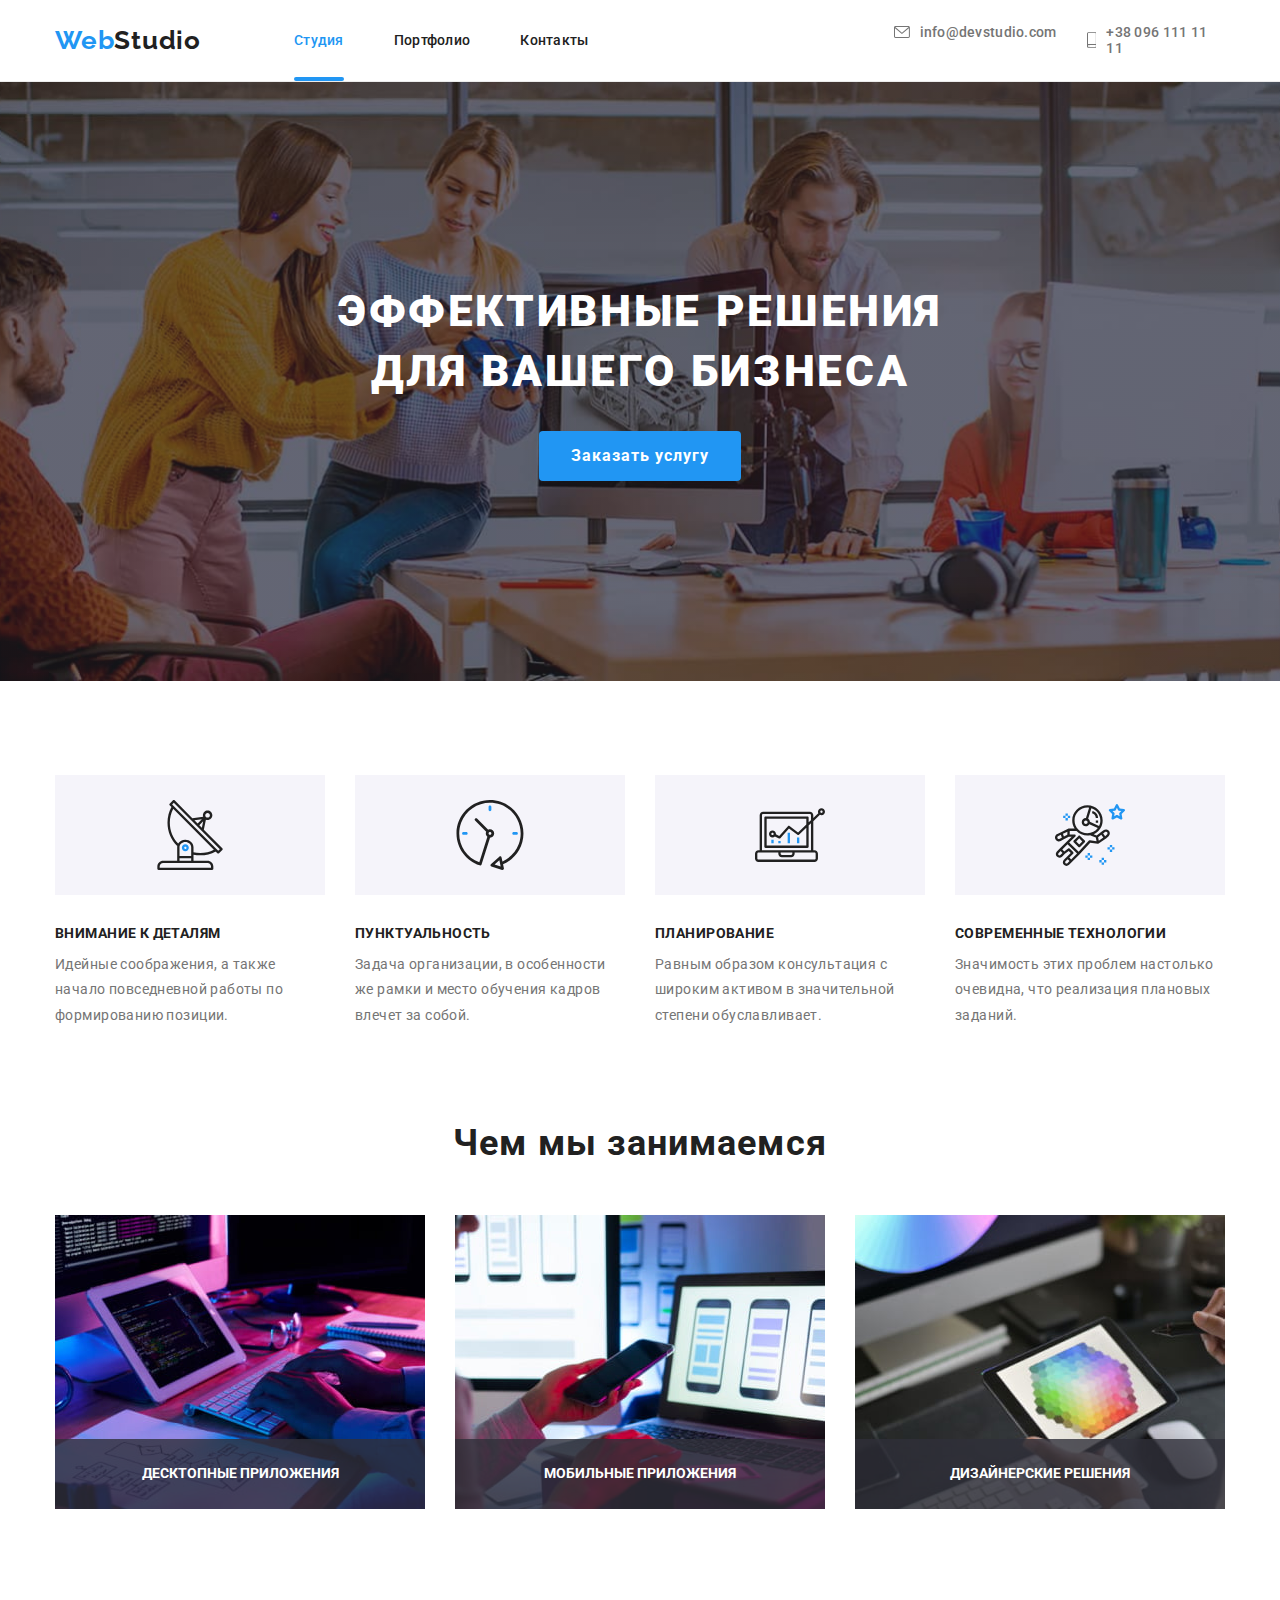
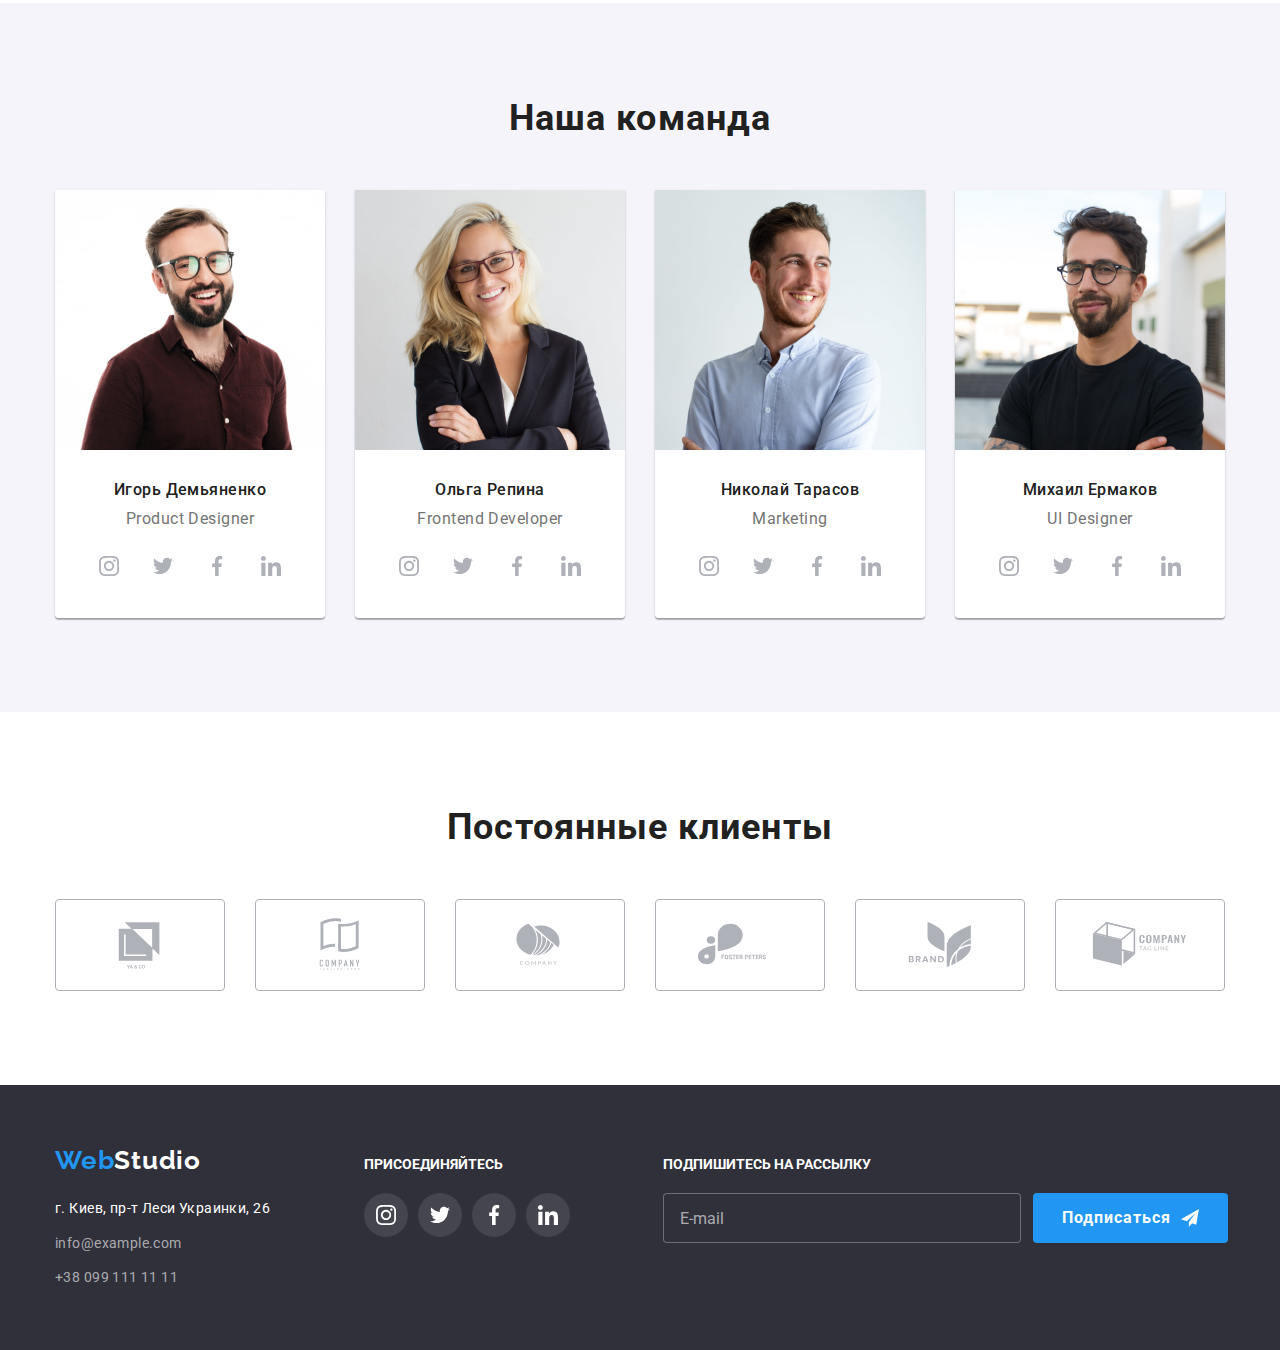
==== commit 59531b38: "bem_feature" ====
--- a/index.html
+++ b/index.html
@@ -37,7 +37,7 @@
                 <li class="header-address__item">
                     <div class="header-address__box">
                         <a lang="en" href="mailto:info@devstudio.com" class="adress-link link address-mail">
-                            <svg class="adsress-item-icon" width="16" height="12">
+                            <svg class="header-address__icon" width="16" height="12">
                                 <use href="./images/icons.svg#icon-envelope-hover-1"></use>
                             </svg>
                             info@devstudio.com
@@ -48,7 +48,7 @@
                 <li class="header-address__item">
                     <div class="header-address__box">                        
                         <a href="tel:+380961111111" class="adress-link link">
-                            <svg class="adsress-item-icon" width="10" height="16">
+                            <svg class="header-address__icon" width="10" height="16">
                                 <use href="./images/icons.svg#icon-smartphone-1"></use>
                             </svg>
                             +38 096 111 11 11
@@ -62,7 +62,7 @@
     <main>
         <section class="section hero">
             <div class="container container-hero">
-                <h1 class="hero-title">Эффективные решения для вашего бизнеса</h1>
+                <h1 class="hero__title">Эффективные решения для вашего бизнеса</h1>
                 <button type="button" class="button" data-modal-open>Заказать услугу</button>                    
             </div>
         </section>
@@ -70,43 +70,43 @@
         <section class="section features">
             <div class="container">
                 <h2 class="section-title" hidden>Преимущества</h2>
-                <ul class="list adv-list">
-                    <li class="adv-item">
-                        <div class="adv-list-icon">
-                            <svg class="adv-item-icon" width="70" height="70">
+                <ul class="list feature__list">
+                    <li class="feature__item">
+                        <div class="feature__box">
+                            <svg class="feature__icon" width="70" height="70">
                                 <use href="./images/icons.svg#icon-antenna-1-1"></use>
                             </svg>
                         </div>
-                        <h3 class="feature-item">Внимание к деталям</h3>
-                        <p class="discription">Идейные соображения, а также начало повседневной работы по формированию позиции.</p>
+                        <h3 class="feature__title">Внимание к деталям</h3>
+                        <p class="feature__discription">Идейные соображения, а также начало повседневной работы по формированию позиции.</p>
                     </li>                 
 
-                    <li class="adv-item">
-                        <div class="adv-list-icon">
-                            <svg class="adv-item-icon" width="70" height="70">
+                    <li class="feature__item">
+                        <div class="feature__box">
+                            <svg class="feature__icon" width="70" height="70">
                                 <use href="./images/icons.svg#icon-clock-1-1"></use>
                             </svg>
                         </div>
-                        <h3 class="feature-item">Пунктуальность</h3>
-                        <p class="discription">Задача организации, в особенности же рамки и место обучения кадров влечет за собой.</p>
-                    </li>
-                    <li class="adv-item">
-                        <div class="adv-list-icon">
-                            <svg class="adv-item-icon" width="70" height="70">
+                        <h3 class="feature__title">Пунктуальность</h3>
+                        <p class="feature__discription">Задача организации, в особенности же рамки и место обучения кадров влечет за собой.</p>
+                    </li>
+                    <li class="feature__item">
+                        <div class="feature__box">
+                            <svg class="feature__icon" width="70" height="70">
                                 <use href="./images/icons.svg#icon-diagram-1-1"></use>
                             </svg>
                         </div>
-                        <h3 class="feature-item">Планирование</h3>
-                        <p class="discription">Равным образом консультация с широким активом в значительной степени обуславливает.</p>
-                    </li>
-                    <li class="adv-item">
-                        <div class="adv-list-icon">
-                            <svg class="adv-item-icon" width="70" height="70">
+                        <h3 class="feature__title">Планирование</h3>
+                        <p class="feature__discription">Равным образом консультация с широким активом в значительной степени обуславливает.</p>
+                    </li>
+                    <li class="feature__item">
+                        <div class="feature__box">
+                            <svg class="feature__icon" width="70" height="70">
                                 <use href="./images/icons.svg#icon-astronaut-1-1"></use>
                             </svg>
                         </div>
-                        <h3 class="feature-item">Современные технологии</h3>
-                        <p class="discription">Значимость этих проблем настолько очевидна, что реализация плановых заданий.</p>
+                        <h3 class="feature__title">Современные технологии</h3>
+                        <p class="feature__discription">Значимость этих проблем настолько очевидна, что реализация плановых заданий.</p>
                     </li>
                 </ul>                  
             </div>                      
--- a/css/main.min.css
+++ b/css/main.min.css
@@ -1,2 +1,2 @@
-:root{--primary-text-color: #212121;--secondary-text-color: #757575;--footer-text-color: rgba(255, 255, 255, 0.6);--accent-color: #2196f3;--white: #ffffff;--secondary-background-color: #2f303a;--third-background-color: #f5f4fa;--card-set-gap: 30px}h1,h2,h3,h4,h5,h6,p,ul{margin-top:0px;margin-bottom:0px}img{display:block}body{color:#212121;font-family:"Roboto", sans-serif}.section{padding-top:94px;padding-bottom:94px}.list{list-style:none;padding:0px;margin:0px}.link{text-decoration:none}.visually-hidden{position:absolute;white-space:nowrap;width:1px;height:1px;overflow:hidden;border:0;padding:0;clip:rect(0 0 0 0);clip-path:inset(50%);margin:-1px}.container{margin-left:auto;margin-right:auto;width:1200px;padding-left:15px;padding-right:15px}.button{font-family:inherit;color:var(--white);background-color:var(--accent-color);font-style:normal;font-weight:bold;font-size:16px;line-height:1.87;display:flex;align-items:center;text-align:center;letter-spacing:0.06em;cursor:pointer;border-radius:4px;border:1px transparent;padding:10px 32px;transition-duration:250ms;transition-timing-function:cubic-bezier(0.4, 0, 0.2, 1)}.button:hover,.button:focus{background-color:var(--accent-color);color:var(--white)}.section-title{color:var(--primary-text-color);font-style:normal;font-weight:bold;font-size:36px;line-height:1.2;text-align:center;letter-spacing:0.03em;color:var(--primary-text-color);margin-top:0px}.backdrop{position:fixed;top:0;width:100vw;height:100vh;background-color:rgba(0,0,0,0.2);transition:opacity 500ms, visibility 500ms}.backdrop.is-hidden .modal{transform:scale(0.5)}.modal{width:528px;min-height:581px;background-color:var(--white);border-radius:4px;position:absolute;top:50%;left:50%;transform:translate(-50%, -50%) scale(1);transition:transform 500ms;box-shadow:0px 2px 1px rgba(0,0,0,0.2),0px 1px 1px rgba(0,0,0,0.14),0px 1px 3px rgba(0,0,0,0.12);border-radius:4px;padding:40px}.modal-close{width:30px;height:30px;border-radius:50%;border:1px solid rgba(0,0,0,0.1);background-color:transparent;display:flex;align-items:center;justify-content:center;position:absolute;top:8px;right:8px;transition-duration:250ms;transition-timing-function:cubic-bezier(0.4, 0, 0.2, 1);outline:none;cursor:pointer}.modal-icon{transition-duration:250ms;transition-timing-function:cubic-bezier(0.4, 0, 0.2, 1);cursor:pointer}.modal-close{color:var(--secondary-text-color)}.modal-close:focus .modal-icon,.modal-close:hover .modal-icon{fill:var(--accent-color)}.is-hidden{opacity:0;pointer-events:0;visibility:hidden}.modal-title{font-weight:Bold;font-size:20px;line-height:1.15;text-align:center;margin-bottom:12px}.form-field{margin-bottom:10px}.form-field-checkbox{display:flex;align-items:center;margin-bottom:30px}.form-input{width:100%;height:40px;border:1px solid rgba(33,33,33,0.2);border-radius:4px;padding-left:40px;cursor:pointer;outline:none;transition-duration:250ms;transition-timing-function:cubic-bezier(0.4, 0, 0.2, 1)}.form-input:focus{border-color:var(--accent-color)}.form-input::placeholder{position:absolute;bottom:0;top:50%;left:50%;transform:translate(-50%, -50%)}.form-input:focus+.input-icon{fill:var(--accent-color)}.input-text{font-style:regular;font-size:12px;line-height:1.166;color:var(--secondary-text-color);display:block;margin-bottom:4px}.input-wrap{position:relative}.input-icon{position:absolute;left:12px;top:50%;transform:translateY(-50%);transition-duration:250ms;transition-timing-function:cubic-bezier(0.4, 0, 0.2, 1)}.form-text{width:100%;height:120px;border:1px solid rgba(33,33,33,0.2);border-radius:4px;padding:12px 16px;resize:none;color:rgba(117,117,117,0.5);margin-bottom:20px;outline:none;cursor:pointer;transition-duration:250ms;transition-timing-function:cubic-bezier(0.4, 0, 0.2, 1)}.form-text:focus{border-color:var(--accent-color)}.form-text::placeholder{font-size:12px;line-height:1.16;color:rgba(117,117,117,0.5)}.modal-button{font-family:inherit;color:var(--white);background-color:var(--accent-color);font-style:normal;font-weight:bold;font-size:16px;line-height:1.87;display:flex;align-items:center;text-align:center;letter-spacing:0.06em;cursor:pointer;border-radius:4px;box-shadow:0px,4px,4px rgba(0,0,0,0.15);border:1px transparent;padding:10px 55px;transition-duration:250ms;transition-timing-function:cubic-bezier(0.4, 0, 0.2, 1);margin-left:auto;margin-right:auto}.check-text{font-style:Regular;font-size:14px;line-height:1.71;color:var(--secondary-text-color);display:flex;align-items:baseline}.check-text::before{content:"";width:16px;height:15px;border:2px solid #212121;border-radius:2px;margin-right:8.38px}.policy-check:checked+.check-text::before{border:none;background-image:url(../images/icon-check.svg);background-repeat:no-repeat;background-position:center;background-size:cover}.policy-link{color:var(--accent-color)}.header{margin-bottom:0px;max-width:1600px;border-bottom:1px solid #ececec;margin-left:auto;margin-right:auto}.header-container{display:flex;align-items:center;margin-left:auto;margin-right:auto}.header-nav{display:flex;align-items:center}.adress-link{font-family:Roboto;font-style:normal;font-weight:500;font-size:14px;line-height:1.2;letter-spacing:0.02em;color:var(--secondary-text-color);display:flex;align-items:center;transition-duration:250ms;transition-timing-function:cubic-bezier(0.4, 0, 0.2, 1)}.header-adress{display:flex;margin-left:305px}.header-adress .adress-link.current{color:var(--accent-color)}.header-address__item:not(:last-child){margin-right:30px}.header-address__box{display:flex;align-items:center}.adsress-item-icon{margin-right:10px}.header-address__item{display:flex;color:var(--secondary-text-color);transition-duration:250ms;transition-timing-function:cubic-bezier(0.4, 0, 0.2, 1)}.header-address__item:focus,.header-address__item:hover{color:var(--accent-color)}.adsress-item-icon{fill:currentColor}.logo-accent{color:var(--accent-color);font-family:Raleway;font-weight:bold;font-size:26px;line-height:1.2;letter-spacing:0.03em}.logo{color:var(--primary-text-color);font-family:Raleway;font-style:normal;font-weight:bold;font-size:26px;line-height:1.2;letter-spacing:0.03em;margin-right:93px}.site-nav .link{font-style:normal;font-weight:500;font-size:14px;line-height:1.2;letter-spacing:0.02em;transition-duration:250ms;transition-timing-function:cubic-bezier(0.4, 0, 0.2, 1);display:block;padding:32px 0}.site-nav .link{color:var(--primary-text-color)}.site-nav .link:focus,.site-nav .link:hover{color:var(--accent-color)}.site-nav .link.current{color:var(--accent-color)}.site-nav.list{display:flex}.link-item:not(:last-child){margin-right:50px}.link{position:relative}.link.current::after{content:"";position:absolute;width:100%;border-bottom:4px solid var(--accent-color);border-radius:2px;bottom:0;left:0}.hero{background:var(--secondary-background-color);text-align:center;padding-top:200px;padding-bottom:200px;max-width:1600px;margin-left:auto;margin-right:auto;background-image:linear-gradient(rgba(47,48,58,0.4), rgba(47,48,58,0.4)),url(../images/Hero-bg.jpg);background-repeat:no-repeat;background-position:center;background-size:cover;flex-grow:1}.container-hero{display:flex;flex-direction:column;align-items:center}.hero-title{color:var(--white);font-weight:900;font-size:44px;line-height:1.36;text-align:center;letter-spacing:0.06em;text-transform:uppercase;margin-bottom:30px;max-width:696px}.section.about{padding-top:0px}.about .section-title{margin-bottom:50px;padding-bottom:0px}.about .list{display:flex;justify-content:space-between}.about-image{position:relative}.about-name{display:flex;justify-content:center;align-items:center;width:100%;height:70px;position:absolute;background-color:rgba(47,48,58,0.8);bottom:0}.about-name-title{font-weight:bold;font-size:14px;line-height:1.14;color:var(--white)}.features .discription{color:var(--secondary-text-color)}.feature-item{font-style:normal;font-weight:bold;font-size:14px;line-height:1.2;letter-spacing:0.03em;text-transform:uppercase;color:var(--primary-text-color);margin-bottom:10px}.features .discription{font-style:normal;font-weight:normal;font-size:14px;line-height:1.8;letter-spacing:0.03em;color:var(--secondary-text-color);margin-top:0px}.adv-list{display:flex;flex-wrap:wrap;margin-left:-30px;margin-bottom:-30px}.adv-item{width:calc(100% / 4 - 30px);margin-left:30px;margin-bottom:30px}.adv-list-icon{display:flex;justify-content:center;align-items:center;background-color:var(--third-background-color);height:120px;margin-bottom:30px}.team{background-color:var(--third-background-color);margin-left:auto;margin-right:auto}.team-item{font-weight:500;font-size:16px;line-height:19px;text-align:center;letter-spacing:0.03em;margin-bottom:10px}.team-title{margin-bottom:50px}.role{color:var(--secondary-text-color);font-style:normal;font-weight:normal;font-size:16px;line-height:19px;text-align:center;letter-spacing:0.03em;margin-bottom:16px}.name-role{padding-top:30px;padding-bottom:30px;background-color:var(--white);border-radius:0px 0px 4px 4px}.team-list{display:flex;flex-wrap:wrap;margin-left:-30px}.team-card{flex-basis:calc(100% / 4 - 30px);margin-left:30px;box-shadow:0px 1px 3px rgba(0,0,0,0.12),0px 1px 1px rgba(0,0,0,0.14),0px 2px 1px rgba(0,0,0,0.2);border-radius:0px 0px 4px 4px}.team-item-social{display:flex;justify-content:center}.player-social-link{width:44px;height:44px;background-color:var(--white);border-radius:50%;display:flex;justify-content:center;align-items:center;color:#afb1b8;transition-duration:250ms;transition-timing-function:cubic-bezier(0.4, 0, 0.2, 1)}.player-social-link:hover,.player-social-link:focus{background-color:var(--accent-color);color:var(--white)}.player-social-icon{fill:currentColor}.team-player-social+.team-player-social{margin-left:10px}.clents-section-title{margin-bottom:50px}.clients-link-icon{display:flex;justify-content:center;align-items:center;background-color:var(--white);border:1px solid #afb1b8;width:170px;height:92px;border-radius:4px;color:#afb1b8;transition-duration:250ms;transition-timing-function:cubic-bezier(0.4, 0, 0.2, 1)}.clients-link-icon:hover,.clients-link-icon:focus{color:var(--accent-color);border:1px solid var(--accent-color)}.clients-item-icon{fill:currentColor}.clients-wrap{display:flex;margin-left:auto;margin-right:auto}.clients-item+.clients-item{margin-left:30px}.footer{background:var(--secondary-background-color);padding-bottom:60px;padding-top:60px;margin-left:auto;margin-right:auto}.footer .link{transition-duration:250ms;transition-timing-function:cubic-bezier(0.4, 0, 0.2, 1)}.footer .link:hover,.footer .link:focus{color:var(--white)}.footer .logo{color:var(--white);font-family:Raleway;font-style:normal;font-weight:bold;font-size:26px;line-height:31px;letter-spacing:0.03em}.footer-logo{margin-bottom:20px}.footer .logo-accent{color:var(--accent-color)}.footer-adress{font-style:normal;font-weight:normal;font-size:14px;line-height:1.8;letter-spacing:0.03em;color:var(--white)}.footer-list-item{margin-bottom:9px}.footer-email{font-style:normal;font-weight:normal;font-size:14px;line-height:1.8;letter-spacing:0.03em;color:var(--footer-text-color)}.footer-tel{font-style:normal;font-weight:normal;font-size:14px;line-height:1.8;letter-spacing:0.03em;color:var(--footer-text-color)}.footer-social-header{font-family:Roboto;font-weight:bold;font-style:normal;font-size:14px;line-height:1.14;color:var(--white);margin-bottom:20px}.footer-item-social{display:flex;flex-direction:column;margin-left:70px}.social-icon-wrap{display:flex}.footer-logo-address{display:flex;flex-direction:column}.footer-wrap{display:flex;align-items:baseline}.footer-social-link{width:44px;height:44px;background-color:rgba(255,255,255,0.1);border-radius:50%;display:flex;justify-content:center;align-items:center;color:var(--white);transition-duration:250ms;transition-timing-function:cubic-bezier(0.4, 0, 0.2, 1)}.footer-social-link:hover,.footer-social-link:focus{background-color:var(--accent-color);color:var(--white)}.player-social-icon{fill:currentColor}.footer-social-item+.footer-social-item{margin-left:10px}.footer-field{display:flex;flex-direction:column;margin-left:93px}.footer-form-input{width:358px;height:50px;background-color:var(--secondary-background-color);border:1px solid rgba(255,255,255,0.3);box-shadow:0px,4px,4px rgba(0,0,0,0.15);border-radius:4px;padding-left:16px;margin-right:12px;color:var(--white);font-size:16px;line-height:1.25}.footer-form-input::placeholder{font-family:Roboto;font-style:Regular;font-size:16px;line-height:1.25;color:rgba(255,255,255,0.6)}.footer-input-title{font-weight:Bold;font-size:14px;line-height:1.14;color:var(--white);margin-bottom:20px}.footer-input-wrap{display:flex;justify-content:flex-start;position:relative}.footer-field-button{font-family:inherit;color:var(--white);background-color:var(--accent-color);font-style:normal;font-weight:bold;font-size:16px;line-height:1.87;display:flex;align-items:center;text-align:center;letter-spacing:0.06em;cursor:pointer;border-radius:4px;box-shadow:0px,4px,4px rgba(0,0,0,0.15);border:1px transparent;padding:10px 29px;transition-duration:250ms;transition-timing-function:cubic-bezier(0.4, 0, 0.2, 1)}.footer-input-icon{margin-left:10px}.filter{font-family:inherit;background-color:#f5f4fa;color:var(--primary-text-color);font-weight:500;font-size:16px;line-height:1.62;text-align:center;letter-spacing:0.03em;background-color:var(--third-background-color);display:inline-block;padding:6px 22px;border-radius:4px;border:1px transparent;cursor:pointer}.filter+.filter{margin-left:8px}.filter.current{background-color:var(--accent-color);color:var(--white)}.filter{transition-duration:250ms;transition-timing-function:cubic-bezier(0.4, 0, 0.2, 1)}.filter:hover,.filter:focus{background-color:var(--accent-color);color:var(--white);box-shadow:0px 2px 2px 0px rgba(0,0,0,0.12),0px 1px 2px 0px rgba(0,0,0,0.08),0px 3px 1px 0px rgba(0,0,0,0.1)}.portfolio-item{font-weight:bold;font-size:18px;line-height:2;letter-spacing:0.06em;color:var(--primary-text-color);margin-bottom:4px}.portfolio-type{font-weight:normal;font-size:16px;line-height:30px;letter-spacing:0.03em;color:var(--secondary-text-color)}.portfolio-filter{margin-bottom:50px;margin-left:-8px}.portfolio-short{padding-top:20px;padding-bottom:20px}.portfolio-list{display:flex;flex-wrap:wrap;margin-left:calc(-1 * var(--card-set-gap));margin-bottom:-30px}.portfolio-li{flex-basis:calc(100% / 9 -30px);margin-left:var(--card-set-gap);margin-bottom:var(--card-set-gap);transition-duration:250ms;transition-timing-function:cubic-bezier(0.4, 0, 0.2, 1)}.portfolio-li:hover,.portfolio-li:focus{box-shadow:1px 4px 6px 0px rgba(0,0,0,0.16),0px 4px 4px 0px rgba(0,0,0,0.06),0px 1px 1px 0px rgba(0,0,0,0.12)}.portfolio-li:hover .portfolio-img-text{transform:translateY(0%)}.filter-list{display:flex;justify-content:center;margin-left:-8px}.filter{margin-left:8px}.portfolio-short{display:flex;flex-direction:column;border:1px solid #eeeeee;padding-left:24px}.portfolio-link-wrap{position:relative;overflow:hidden}.portfolio-img-text{font-style:Regular;font-size:18px;line-height:1.55;text-align:left;letter-spacing:3%;color:var(--white);background-color:rgba(33,150,243,0.9);height:100%;padding:63px 24px;position:absolute;top:0;left:0;transform:translateY(100%);transition:transform 250ms cubic-bezier(0.4, 0, 0.2, 1)}
+:root{--primary-text-color: #212121;--secondary-text-color: #757575;--footer-text-color: rgba(255, 255, 255, 0.6);--accent-color: #2196f3;--white: #ffffff;--secondary-background-color: #2f303a;--third-background-color: #f5f4fa;--card-set-gap: 30px}h1,h2,h3,h4,h5,h6,p,ul{margin-top:0px;margin-bottom:0px}img{display:block}body{color:#212121;font-family:"Roboto", sans-serif}.section{padding-top:94px;padding-bottom:94px}.list{list-style:none;padding:0px;margin:0px}.link{text-decoration:none}.visually-hidden{position:absolute;white-space:nowrap;width:1px;height:1px;overflow:hidden;border:0;padding:0;clip:rect(0 0 0 0);clip-path:inset(50%);margin:-1px}.container{margin-left:auto;margin-right:auto;width:1200px;padding-left:15px;padding-right:15px}.button{font-family:inherit;color:var(--white);background-color:var(--accent-color);font-style:normal;font-weight:bold;font-size:16px;line-height:1.87;display:flex;align-items:center;text-align:center;letter-spacing:0.06em;cursor:pointer;border-radius:4px;border:1px transparent;padding:10px 32px;transition-duration:250ms;transition-timing-function:cubic-bezier(0.4, 0, 0.2, 1)}.button:hover,.button:focus{background-color:var(--accent-color);color:var(--white)}.section-title{color:var(--primary-text-color);font-style:normal;font-weight:bold;font-size:36px;line-height:1.2;text-align:center;letter-spacing:0.03em;color:var(--primary-text-color);margin-top:0px}.backdrop{position:fixed;top:0;width:100vw;height:100vh;background-color:rgba(0,0,0,0.2);transition:opacity 500ms, visibility 500ms}.backdrop.is-hidden .modal{transform:scale(0.5)}.modal{width:528px;min-height:581px;background-color:var(--white);border-radius:4px;position:absolute;top:50%;left:50%;transform:translate(-50%, -50%) scale(1);transition:transform 500ms;box-shadow:0px 2px 1px rgba(0,0,0,0.2),0px 1px 1px rgba(0,0,0,0.14),0px 1px 3px rgba(0,0,0,0.12);border-radius:4px;padding:40px}.modal-close{width:30px;height:30px;border-radius:50%;border:1px solid rgba(0,0,0,0.1);background-color:transparent;display:flex;align-items:center;justify-content:center;position:absolute;top:8px;right:8px;transition-duration:250ms;transition-timing-function:cubic-bezier(0.4, 0, 0.2, 1);outline:none;cursor:pointer}.modal-icon{transition-duration:250ms;transition-timing-function:cubic-bezier(0.4, 0, 0.2, 1);cursor:pointer}.modal-close{color:var(--secondary-text-color)}.modal-close:focus .modal-icon,.modal-close:hover .modal-icon{fill:var(--accent-color)}.is-hidden{opacity:0;pointer-events:0;visibility:hidden}.modal-title{font-weight:Bold;font-size:20px;line-height:1.15;text-align:center;margin-bottom:12px}.form-field{margin-bottom:10px}.form-field-checkbox{display:flex;align-items:center;margin-bottom:30px}.form-input{width:100%;height:40px;border:1px solid rgba(33,33,33,0.2);border-radius:4px;padding-left:40px;cursor:pointer;outline:none;transition-duration:250ms;transition-timing-function:cubic-bezier(0.4, 0, 0.2, 1)}.form-input:focus{border-color:var(--accent-color)}.form-input::placeholder{position:absolute;bottom:0;top:50%;left:50%;transform:translate(-50%, -50%)}.form-input:focus+.input-icon{fill:var(--accent-color)}.input-text{font-style:regular;font-size:12px;line-height:1.166;color:var(--secondary-text-color);display:block;margin-bottom:4px}.input-wrap{position:relative}.input-icon{position:absolute;left:12px;top:50%;transform:translateY(-50%);transition-duration:250ms;transition-timing-function:cubic-bezier(0.4, 0, 0.2, 1)}.form-text{width:100%;height:120px;border:1px solid rgba(33,33,33,0.2);border-radius:4px;padding:12px 16px;resize:none;color:rgba(117,117,117,0.5);margin-bottom:20px;outline:none;cursor:pointer;transition-duration:250ms;transition-timing-function:cubic-bezier(0.4, 0, 0.2, 1)}.form-text:focus{border-color:var(--accent-color)}.form-text::placeholder{font-size:12px;line-height:1.16;color:rgba(117,117,117,0.5)}.modal-button{font-family:inherit;color:var(--white);background-color:var(--accent-color);font-style:normal;font-weight:bold;font-size:16px;line-height:1.87;display:flex;align-items:center;text-align:center;letter-spacing:0.06em;cursor:pointer;border-radius:4px;box-shadow:0px,4px,4px rgba(0,0,0,0.15);border:1px transparent;padding:10px 55px;transition-duration:250ms;transition-timing-function:cubic-bezier(0.4, 0, 0.2, 1);margin-left:auto;margin-right:auto}.check-text{font-style:Regular;font-size:14px;line-height:1.71;color:var(--secondary-text-color);display:flex;align-items:baseline}.check-text::before{content:"";width:16px;height:15px;border:2px solid #212121;border-radius:2px;margin-right:8.38px}.policy-check:checked+.check-text::before{border:none;background-image:url(../images/icon-check.svg);background-repeat:no-repeat;background-position:center;background-size:cover}.policy-link{color:var(--accent-color)}.header{margin-bottom:0px;max-width:1600px;border-bottom:1px solid #ececec;margin-left:auto;margin-right:auto}.header-container{display:flex;align-items:center;margin-left:auto;margin-right:auto}.header-nav{display:flex;align-items:center}.adress-link{font-family:Roboto;font-style:normal;font-weight:500;font-size:14px;line-height:1.2;letter-spacing:0.02em;color:var(--secondary-text-color);display:flex;align-items:center;transition-duration:250ms;transition-timing-function:cubic-bezier(0.4, 0, 0.2, 1)}.header-adress{display:flex;margin-left:305px}.header-adress .adress-link.current{color:var(--accent-color)}.header-address__item:not(:last-child){margin-right:30px}.header-address-box{display:flex;align-items:center}.header-address__icon{margin-right:10px}.header-address__item{display:flex;color:var(--secondary-text-color);transition-duration:250ms;transition-timing-function:cubic-bezier(0.4, 0, 0.2, 1)}.header-address__item:focus,.header-address__item:hover{color:var(--accent-color)}.header-address__icon{fill:currentColor}.logo-accent{color:var(--accent-color);font-family:Raleway;font-weight:bold;font-size:26px;line-height:1.2;letter-spacing:0.03em}.logo{color:var(--primary-text-color);font-family:Raleway;font-style:normal;font-weight:bold;font-size:26px;line-height:1.2;letter-spacing:0.03em;margin-right:93px}.site-nav .link{font-style:normal;font-weight:500;font-size:14px;line-height:1.2;letter-spacing:0.02em;transition-duration:250ms;transition-timing-function:cubic-bezier(0.4, 0, 0.2, 1);display:block;padding:32px 0}.site-nav .link{color:var(--primary-text-color)}.site-nav .link:focus,.site-nav .link:hover{color:var(--accent-color)}.site-nav .link.current{color:var(--accent-color)}.site-nav.list{display:flex}.link-item:not(:last-child){margin-right:50px}.link{position:relative}.link.current::after{content:"";position:absolute;width:100%;border-bottom:4px solid var(--accent-color);border-radius:2px;bottom:0;left:0}.hero{background:var(--secondary-background-color);text-align:center;padding-top:200px;padding-bottom:200px;max-width:1600px;margin-left:auto;margin-right:auto;background-image:linear-gradient(rgba(47,48,58,0.4), rgba(47,48,58,0.4)),url(../images/Hero-bg.jpg);background-repeat:no-repeat;background-position:center;background-size:cover;flex-grow:1}.container-hero{display:flex;flex-direction:column;align-items:center}.hero__title{color:var(--white);font-weight:900;font-size:44px;line-height:1.36;text-align:center;letter-spacing:0.06em;text-transform:uppercase;margin-bottom:30px;max-width:696px}.section.about{padding-top:0px}.about .section-title{margin-bottom:50px;padding-bottom:0px}.about .list{display:flex;justify-content:space-between}.about-image{position:relative}.about-name{display:flex;justify-content:center;align-items:center;width:100%;height:70px;position:absolute;background-color:rgba(47,48,58,0.8);bottom:0}.about-name-title{font-weight:bold;font-size:14px;line-height:1.14;color:var(--white)}.features .feature__discription{color:var(--secondary-text-color)}.feature__title{font-style:normal;font-weight:bold;font-size:14px;line-height:1.2;letter-spacing:0.03em;text-transform:uppercase;color:var(--primary-text-color);margin-bottom:10px}.features .feature__discription{font-style:normal;font-weight:normal;font-size:14px;line-height:1.8;letter-spacing:0.03em;color:var(--secondary-text-color);margin-top:0px}.feature__list{display:flex;flex-wrap:wrap;margin-left:-30px;margin-bottom:-30px}.feature__item{width:calc(100% / 4 - 30px);margin-left:30px;margin-bottom:30px}.feature__box{display:flex;justify-content:center;align-items:center;background-color:var(--third-background-color);height:120px;margin-bottom:30px}.team{background-color:var(--third-background-color);margin-left:auto;margin-right:auto}.team-item{font-weight:500;font-size:16px;line-height:19px;text-align:center;letter-spacing:0.03em;margin-bottom:10px}.team-title{margin-bottom:50px}.role{color:var(--secondary-text-color);font-style:normal;font-weight:normal;font-size:16px;line-height:19px;text-align:center;letter-spacing:0.03em;margin-bottom:16px}.name-role{padding-top:30px;padding-bottom:30px;background-color:var(--white);border-radius:0px 0px 4px 4px}.team-list{display:flex;flex-wrap:wrap;margin-left:-30px}.team-card{flex-basis:calc(100% / 4 - 30px);margin-left:30px;box-shadow:0px 1px 3px rgba(0,0,0,0.12),0px 1px 1px rgba(0,0,0,0.14),0px 2px 1px rgba(0,0,0,0.2);border-radius:0px 0px 4px 4px}.team-item-social{display:flex;justify-content:center}.player-social-link{width:44px;height:44px;background-color:var(--white);border-radius:50%;display:flex;justify-content:center;align-items:center;color:#afb1b8;transition-duration:250ms;transition-timing-function:cubic-bezier(0.4, 0, 0.2, 1)}.player-social-link:hover,.player-social-link:focus{background-color:var(--accent-color);color:var(--white)}.player-social-icon{fill:currentColor}.team-player-social+.team-player-social{margin-left:10px}.clents-section-title{margin-bottom:50px}.clients-link-icon{display:flex;justify-content:center;align-items:center;background-color:var(--white);border:1px solid #afb1b8;width:170px;height:92px;border-radius:4px;color:#afb1b8;transition-duration:250ms;transition-timing-function:cubic-bezier(0.4, 0, 0.2, 1)}.clients-link-icon:hover,.clients-link-icon:focus{color:var(--accent-color);border:1px solid var(--accent-color)}.clients-item-icon{fill:currentColor}.clients-wrap{display:flex;margin-left:auto;margin-right:auto}.clients-item+.clients-item{margin-left:30px}.footer{background:var(--secondary-background-color);padding-bottom:60px;padding-top:60px;margin-left:auto;margin-right:auto}.footer .link{transition-duration:250ms;transition-timing-function:cubic-bezier(0.4, 0, 0.2, 1)}.footer .link:hover,.footer .link:focus{color:var(--white)}.footer .logo{color:var(--white);font-family:Raleway;font-style:normal;font-weight:bold;font-size:26px;line-height:31px;letter-spacing:0.03em}.footer-logo{margin-bottom:20px}.footer .logo-accent{color:var(--accent-color)}.footer-adress{font-style:normal;font-weight:normal;font-size:14px;line-height:1.8;letter-spacing:0.03em;color:var(--white)}.footer-list-item{margin-bottom:9px}.footer-email{font-style:normal;font-weight:normal;font-size:14px;line-height:1.8;letter-spacing:0.03em;color:var(--footer-text-color)}.footer-tel{font-style:normal;font-weight:normal;font-size:14px;line-height:1.8;letter-spacing:0.03em;color:var(--footer-text-color)}.footer-social-header{font-family:Roboto;font-weight:bold;font-style:normal;font-size:14px;line-height:1.14;color:var(--white);margin-bottom:20px}.footer-item-social{display:flex;flex-direction:column;margin-left:70px}.social-icon-wrap{display:flex}.footer-logo-address{display:flex;flex-direction:column}.footer-wrap{display:flex;align-items:baseline}.footer-social-link{width:44px;height:44px;background-color:rgba(255,255,255,0.1);border-radius:50%;display:flex;justify-content:center;align-items:center;color:var(--white);transition-duration:250ms;transition-timing-function:cubic-bezier(0.4, 0, 0.2, 1)}.footer-social-link:hover,.footer-social-link:focus{background-color:var(--accent-color);color:var(--white)}.player-social-icon{fill:currentColor}.footer-social-item+.footer-social-item{margin-left:10px}.footer-field{display:flex;flex-direction:column;margin-left:93px}.footer-form-input{width:358px;height:50px;background-color:var(--secondary-background-color);border:1px solid rgba(255,255,255,0.3);box-shadow:0px,4px,4px rgba(0,0,0,0.15);border-radius:4px;padding-left:16px;margin-right:12px;color:var(--white);font-size:16px;line-height:1.25}.footer-form-input::placeholder{font-family:Roboto;font-style:Regular;font-size:16px;line-height:1.25;color:rgba(255,255,255,0.6)}.footer-input-title{font-weight:Bold;font-size:14px;line-height:1.14;color:var(--white);margin-bottom:20px}.footer-input-wrap{display:flex;justify-content:flex-start;position:relative}.footer-field-button{font-family:inherit;color:var(--white);background-color:var(--accent-color);font-style:normal;font-weight:bold;font-size:16px;line-height:1.87;display:flex;align-items:center;text-align:center;letter-spacing:0.06em;cursor:pointer;border-radius:4px;box-shadow:0px,4px,4px rgba(0,0,0,0.15);border:1px transparent;padding:10px 29px;transition-duration:250ms;transition-timing-function:cubic-bezier(0.4, 0, 0.2, 1)}.footer-input-icon{margin-left:10px}.filter{font-family:inherit;background-color:#f5f4fa;color:var(--primary-text-color);font-weight:500;font-size:16px;line-height:1.62;text-align:center;letter-spacing:0.03em;background-color:var(--third-background-color);display:inline-block;padding:6px 22px;border-radius:4px;border:1px transparent;cursor:pointer}.filter+.filter{margin-left:8px}.filter.current{background-color:var(--accent-color);color:var(--white)}.filter{transition-duration:250ms;transition-timing-function:cubic-bezier(0.4, 0, 0.2, 1)}.filter:hover,.filter:focus{background-color:var(--accent-color);color:var(--white);box-shadow:0px 2px 2px 0px rgba(0,0,0,0.12),0px 1px 2px 0px rgba(0,0,0,0.08),0px 3px 1px 0px rgba(0,0,0,0.1)}.portfolio-item{font-weight:bold;font-size:18px;line-height:2;letter-spacing:0.06em;color:var(--primary-text-color);margin-bottom:4px}.portfolio-type{font-weight:normal;font-size:16px;line-height:30px;letter-spacing:0.03em;color:var(--secondary-text-color)}.portfolio-filter{margin-bottom:50px;margin-left:-8px}.portfolio-short{padding-top:20px;padding-bottom:20px}.portfolio-list{display:flex;flex-wrap:wrap;margin-left:calc(-1 * var(--card-set-gap));margin-bottom:-30px}.portfolio-li{flex-basis:calc(100% / 9 -30px);margin-left:var(--card-set-gap);margin-bottom:var(--card-set-gap);transition-duration:250ms;transition-timing-function:cubic-bezier(0.4, 0, 0.2, 1)}.portfolio-li:hover,.portfolio-li:focus{box-shadow:1px 4px 6px 0px rgba(0,0,0,0.16),0px 4px 4px 0px rgba(0,0,0,0.06),0px 1px 1px 0px rgba(0,0,0,0.12)}.portfolio-li:hover .portfolio-img-text{transform:translateY(0%)}.filter-list{display:flex;justify-content:center;margin-left:-8px}.filter{margin-left:8px}.portfolio-short{display:flex;flex-direction:column;border:1px solid #eeeeee;padding-left:24px}.portfolio-link-wrap{position:relative;overflow:hidden}.portfolio-img-text{font-style:Regular;font-size:18px;line-height:1.55;text-align:left;letter-spacing:3%;color:var(--white);background-color:rgba(33,150,243,0.9);height:100%;padding:63px 24px;position:absolute;top:0;left:0;transform:translateY(100%);transition:transform 250ms cubic-bezier(0.4, 0, 0.2, 1)}
 /*# sourceMappingURL=main.min.css.map */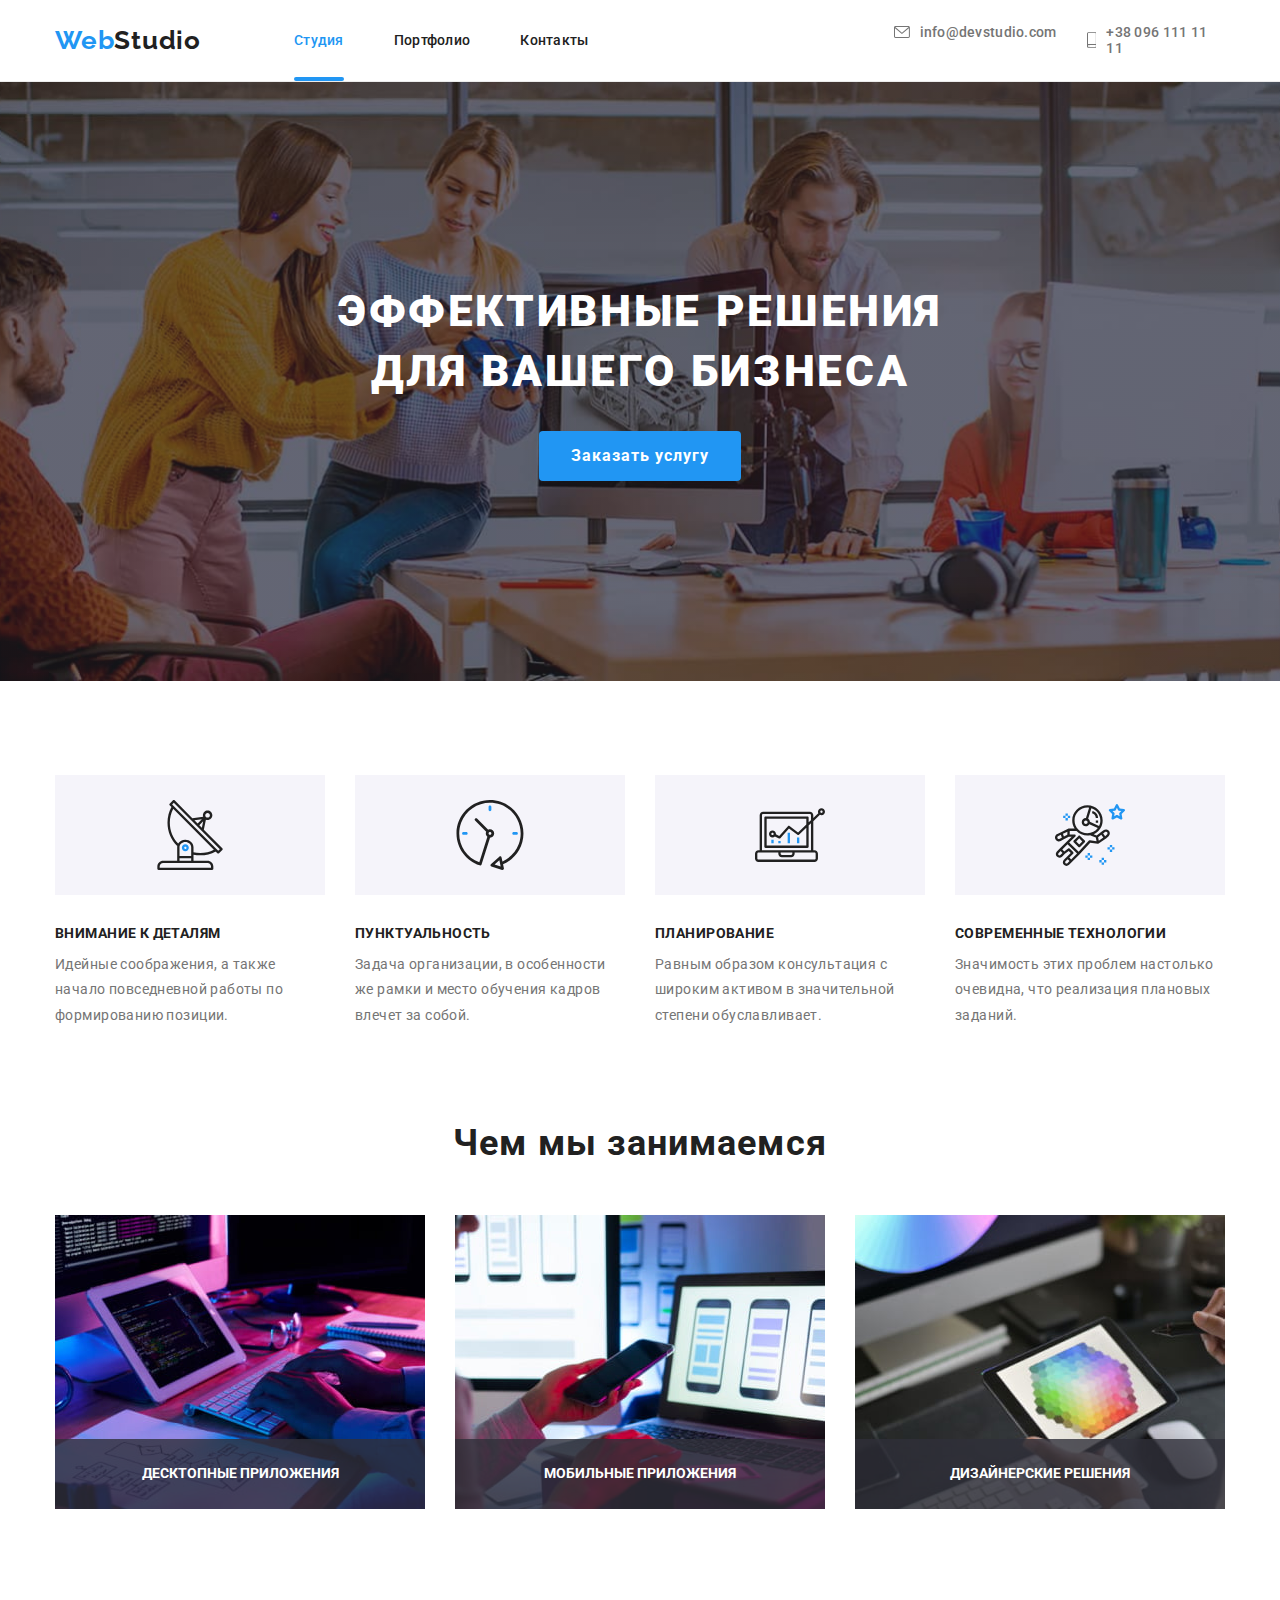
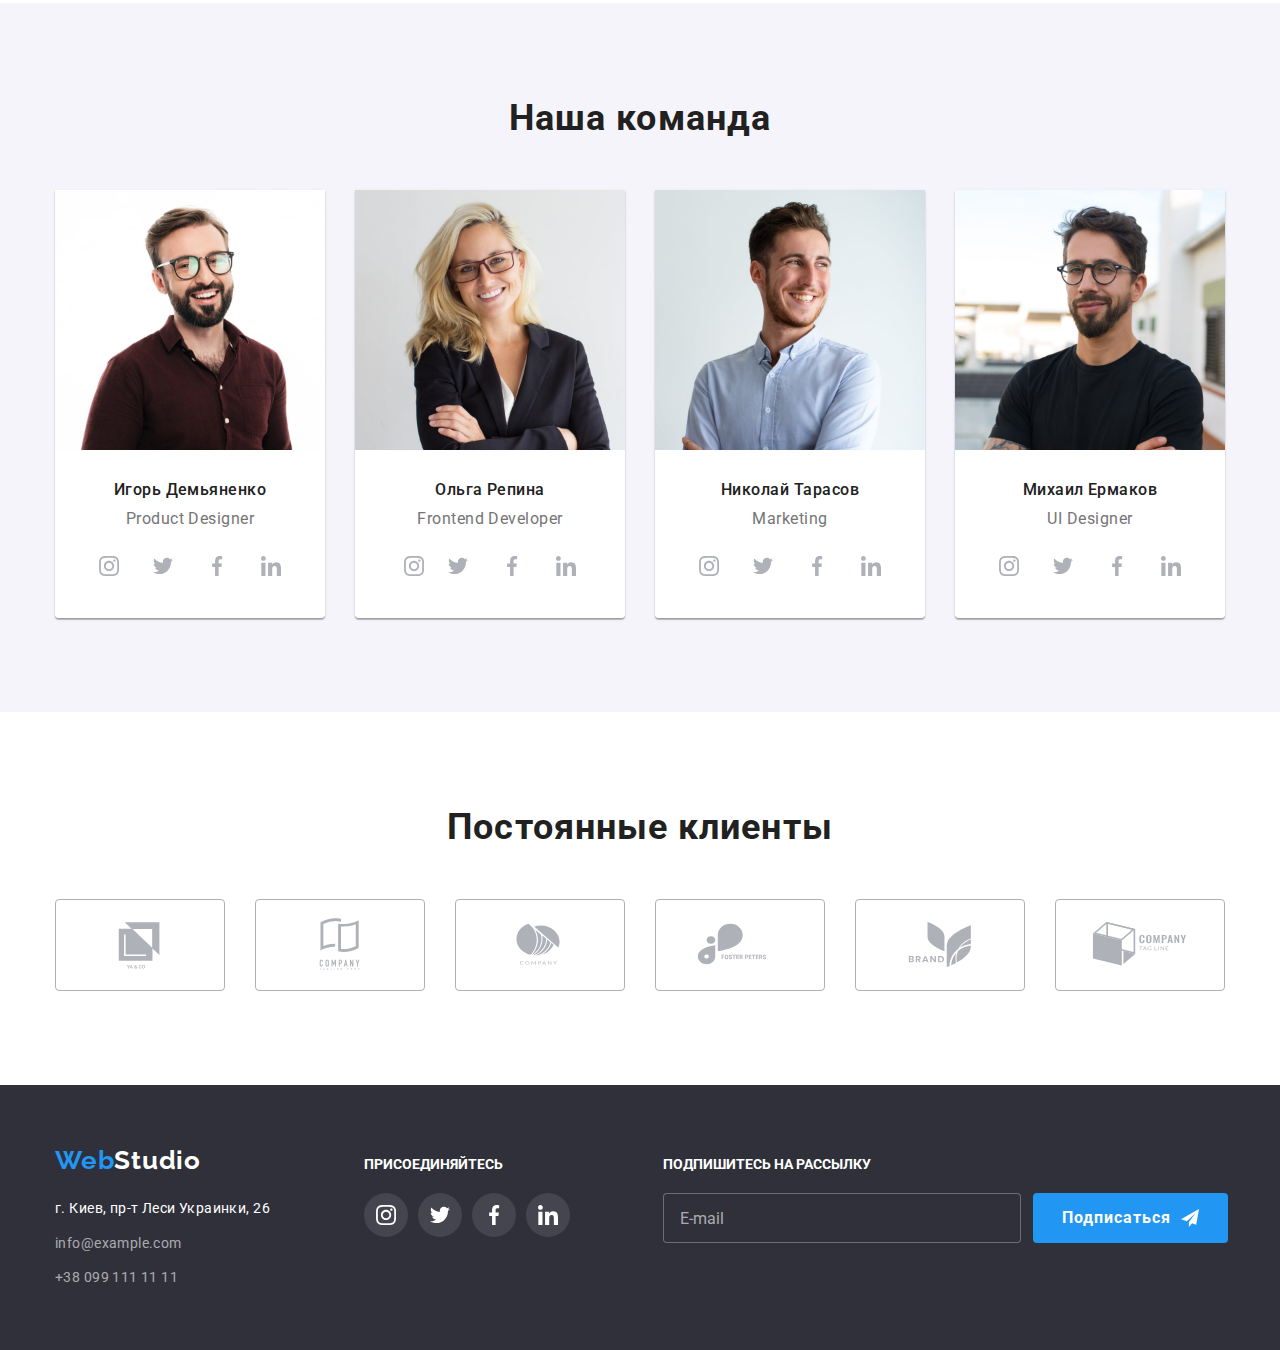
==== commit 68f81eb5: "bem_team" ====
--- a/index.html
+++ b/index.html
@@ -117,23 +117,23 @@
         <section class="section about"> 
             <div class="container">
                 <h2 class="section-title">Чем мы занимаемся</h2>
-                <ul class="list">
-                    <li class="about-image"> 
+                <ul class="about__list list">
+                    <li class="about__image"> 
                         <img src="./images/img_1.jpg" alt="Компьютер" width="370">
                         <div class="about-name">
-                            <h3 class="about-name-title">ДЕСКТОПНЫЕ ПРИЛОЖЕНИЯ</h3>
-                        </div>
-                    </li>
-                    <li class="about-image">
+                            <h3 class="about__title">ДЕСКТОПНЫЕ ПРИЛОЖЕНИЯ</h3>
+                        </div>
+                    </li>
+                    <li class="about__image">
                         <img src="./images/img_2.jpg" alt="Телефон, ноутбук" width="370">
                         <div class="about-name">
-                            <h3 class="about-name-title">МОБИЛЬНЫЕ ПРИЛОЖЕНИЯ</h3>
-                        </div>
-                    </li>
-                    <li class="about-image">
+                            <h3 class="about__title">МОБИЛЬНЫЕ ПРИЛОЖЕНИЯ</h3>
+                        </div>
+                    </li>
+                    <li class="about__image">
                         <img src="./images/img_3.jpg" alt="Планшет" width="370">
                         <div class="about-name">
-                            <h3 class="about-name-title">ДИЗАЙНЕРСКИЕ РЕШЕНИЯ</h3>
+                            <h3 class="about__title">ДИЗАЙНЕРСКИЕ РЕШЕНИЯ</h3>
                         </div>
                     </li>
                 </ul>  
@@ -143,38 +143,38 @@
         
         <section class="section team"> 
             <div class="container">
-                <h2 class="section-title team-title">Наша команда</h2>
-                <ul class="list team-list">
-                    <li class="team-card">
-                        <img class="team-image" src="./images/igor-demynchenko.jpg" alt="Игорь Демньянченко" width="270">
-                        <div class="name-role">
-                            <h3 class="team-item">Игорь Демьяненко</h3>
-                            <p lang="en" class="role">Product Designer</p>
-                            <ul class="team-item-social list">
-                                <li class="team-player-social">
-                                    <a href="" class="player-social-link">
-                                        <svg class="player-social-icon" width="20" height="20">
+                <h2 class="section-title team__title">Наша команда</h2>
+                <ul class="list team__list">
+                    <li class="team__card">
+                        <img class="team__image" src="./images/igor-demynchenko.jpg" alt="Игорь Демньянченко" width="270">
+                        <div class="name__role">
+                            <h3 class="team-card__name ">Игорь Демьяненко</h3>
+                            <p lang="en" class="team-card__role">Product Designer</p>
+                            <ul class="team-social__list list">
+                                <li class="team-social__item">
+                                    <a href="" class="team-social__link">
+                                        <svg class="team-social__icon" width="20" height="20">
                                             <use href="./images/icons.svg#icon-instagram"></use>                                        
                                         </svg>                            
                                     </a>
                                 </li>
-                                <li class="team-player-social">
-                                    <a href="" class="player-social-link">
-                                        <svg class="player-social-icon" width="20" height="20">
+                                <li class="team-social__item">
+                                    <a href="" class="team-social__link">
+                                        <svg class="team-social__icon" width="20" height="20">
                                             <use href="./images/icons.svg#icon-twitter"></use>                                        
                                         </svg>                            
                                     </a>
                                 </li>
-                                <li class="team-player-social">
-                                    <a href="" class="player-social-link">
-                                        <svg class="player-social-icon" width="20" height="20">
+                                <li class="team-social__item">
+                                    <a href="" class="team-social__link">
+                                        <svg class="team-social__icon" width="20" height="20">
                                             <use href="./images/icons.svg#icon-facebook"></use>                                        
                                         </svg>                            
                                     </a>
                                 </li>
-                                <li class="team-player-social">
-                                    <a href="" class="player-social-link">
-                                        <svg class="player-social-icon" width="20" height="20">
+                                <li class="team-social__item">
+                                    <a href="" class="team-social__link">
+                                        <svg class="team-social__icon" width="20" height="20">
                                             <use href="./images/icons.svg#icon-linkedin"></use>                                        
                                         </svg>                                                                    
                                     </a>
@@ -183,36 +183,36 @@
                         </div>
                         
                     </li>
-                    <li class="team-card">
-                        <img class="team-image" src="./images/olga-repina.jpg" alt="Ольга Репина" width="270">
-                        <div class="name-role">
-                            <h3 class="team-item">Ольга Репина</h3>
-                            <p lang="en" class="role">Frontend Developer</p>
-                            <ul class="team-item-social list">
-                                <li class="team-player-social">
-                                    <a href="" class="player-social-link">
-                                        <svg class="player-social-icon" width="20" height="20">
+                    <li class="team__card">
+                        <img class="team__image" src="./images/olga-repina.jpg" alt="Ольга Репина" width="270">
+                        <div class="name__role">
+                            <h3 class="team-card__name ">Ольга Репина</h3>
+                            <p lang="en" class="team-card__role">Frontend Developer</p>
+                            <ul class="team-social__list list">
+                                <li class=team-social__item">
+                                    <a href="" class="team-social__link">
+                                        <svg class="team-social__icon" width="20" height="20">
                                             <use href="./images/icons.svg#icon-instagram"></use>
                                         </svg>
                                     </a>
                                 </li>
-                                <li class="team-player-social">
-                                    <a href="" class="player-social-link">
-                                        <svg class="player-social-icon" width="20" height="20">
+                                <li class="team-social__item">
+                                    <a href="" class="team-social__link">
+                                        <svg class="team-social__icon" width="20" height="20">
                                             <use href="./images/icons.svg#icon-twitter"></use>
                                         </svg>
                                     </a>
                                 </li>
-                                <li class="team-player-social">
-                                    <a href="" class="player-social-link">
-                                        <svg class="player-social-icon" width="20" height="20">
+                                <li class="team-social__item">
+                                    <a href="" class="team-social__link">
+                                        <svg class="team-social__icon" width="20" height="20">
                                             <use href="./images/icons.svg#icon-facebook"></use>
                                         </svg>
                                     </a>
                                 </li>
-                                <li class="team-player-social">
-                                    <a href="" class="player-social-link">
-                                        <svg class="player-social-icon" width="20" height="20">
+                                <li class="team-social__item">
+                                    <a href="" class="team-social__link">
+                                        <svg class="team-social__icon" width="20" height="20">
                                             <use href="./images/icons.svg#icon-linkedin"></use>
                                         </svg>
                                     </a>
@@ -220,36 +220,36 @@
                             </ul>
                         </div>                      
                     </li>
-                    <li class="team-card">
-                        <img class="team-image" src="./images/nicolay-tarasov.jpg" alt="Николай Тарасов" width="270">
-                        <div class="name-role">
-                            <h3 class="team-item">Николай Тарасов</h3>
-                            <p lang="en" class="role">Marketing</p>
-                            <ul class="team-item-social list">
-                                <li class="team-player-social">
-                                    <a href="" class="player-social-link">
-                                        <svg class="player-social-icon" width="20" height="20">
+                    <li class="team__card">
+                        <img class="team__image" src="./images/nicolay-tarasov.jpg" alt="Николай Тарасов" width="270">
+                        <div class="name__role">
+                            <h3 class="team-card__name ">Николай Тарасов</h3>
+                            <p lang="en" class="team-card__role">Marketing</p>
+                            <ul class="team-social__list list">
+                                <li class="team-social__item">
+                                    <a href="" class="team-social__link">
+                                        <svg class="team-social__icon" width="20" height="20">
                                             <use href="./images/icons.svg#icon-instagram"></use>
                                         </svg>
                                     </a>
                                 </li>
-                                <li class="team-player-social">
-                                    <a href="" class="player-social-link">
-                                        <svg class="player-social-icon" width="20" height="20">
+                                <li class="team-social__item">
+                                    <a href="" class="team-social__link">
+                                        <svg class="team-social__icon" width="20" height="20">
                                             <use href="./images/icons.svg#icon-twitter"></use>
                                         </svg>
                                     </a>
                                 </li>
-                                <li class="team-player-social">
-                                    <a href="" class="player-social-link">
-                                        <svg class="player-social-icon" width="20" height="20">
+                                <li class="team-social__item">
+                                    <a href="" class="team-social__link">
+                                        <svg class="team-social__icon" width="20" height="20">
                                             <use href="./images/icons.svg#icon-facebook"></use>
                                         </svg>
                                     </a>
                                 </li>
-                                <li class="team-player-social">
-                                    <a href="" class="player-social-link">
-                                        <svg class="player-social-icon" width="20" height="20">
+                                <li class="team-social__item">
+                                    <a href="" class="team-social__link">
+                                        <svg class="team-social__icon" width="20" height="20">
                                             <use href="./images/icons.svg#icon-linkedin"></use>
                                         </svg>
                                     </a>
@@ -257,36 +257,36 @@
                             </ul>
                         </div>
                     </li>
-                    <li class="team-card">
-                        <img class="team-image" src="./images/michel-yermakov.jpg" alt="Михаил Ермаков" width="270">
-                        <div class="name-role">
-                            <h3 class="team-item">Михаил Ермаков</h3>
-                            <p lang="en"class="role">UI Designer</p>
-                            <ul class="team-item-social list">
-                                <li class="team-player-social">
-                                    <a href="" class="player-social-link">
-                                        <svg class="player-social-icon" width="20" height="20">
+                    <li class="team__card">
+                        <img class="team__image" src="./images/michel-yermakov.jpg" alt="Михаил Ермаков" width="270">
+                        <div class="name__role">
+                            <h3 class="team-card__name ">Михаил Ермаков</h3>
+                            <p lang="en"class="team-card__role">UI Designer</p>
+                            <ul class="team-social__list list">
+                                <li class="team-social__item">
+                                    <a href="" class="team-social__link">
+                                        <svg class="team-social__icon" width="20" height="20">
                                             <use href="./images/icons.svg#icon-instagram"></use>
                                         </svg>
                                     </a>
                                 </li>
-                                <li class="team-player-social">
-                                    <a href="" class="player-social-link">
-                                        <svg class="player-social-icon" width="20" height="20">
+                                <li class="team-social__item">
+                                    <a href="" class="team-social__link">
+                                        <svg class="team-social__icon" width="20" height="20">
                                             <use href="./images/icons.svg#icon-twitter"></use>
                                         </svg>
                                     </a>
                                 </li>
-                                <li class="team-player-social">
-                                    <a href="" class="player-social-link">
-                                        <svg class="player-social-icon" width="20" height="20">
+                                <li class="team-social__item">
+                                    <a href="" class="team-social__link">
+                                        <svg class="team-social__icon" width="20" height="20">
                                             <use href="./images/icons.svg#icon-facebook"></use>
                                         </svg>
                                     </a>
                                 </li>
-                                <li class="team-player-social">
-                                    <a href="" class="player-social-link">
-                                        <svg class="player-social-icon" width="20" height="20">
+                                <li class="team-social__item">
+                                    <a href="" class="team-social__link">
+                                        <svg class="team-social__icon" width="20" height="20">
                                             <use href="./images/icons.svg#icon-linkedin"></use>
                                         </svg>
                                     </a>
@@ -374,28 +374,28 @@
                 <div class="social-icon-wrap">
                     <li class="footer-social-item">
                         <a href="" class="footer-social-link">
-                            <svg class="player-social-icon" width="20" height="20">
+                            <svg class="team-social__icon" width="20" height="20">
                                 <use href="./images/icons.svg#icon-instagram"></use>
                             </svg>
                         </a>
                     </li>
                     <li class="footer-social-item">
                         <a href="" class="footer-social-link">
-                            <svg class="player-social-icon" width="20" height="20">
+                            <svg class="team-social__icon" width="20" height="20">
                                 <use href="./images/icons.svg#icon-twitter"></use>
                             </svg>
                         </a>
                     </li>
                     <li class="footer-social-item">
                         <a href="" class="footer-social-link">
-                            <svg class="player-social-icon" width="20" height="20">
+                            <svg class="team-social__icon" width="20" height="20">
                                 <use href="./images/icons.svg#icon-facebook"></use>
                             </svg>
                         </a>
                     </li>
                     <li class="footer-social-item">
                         <a href="" class="footer-social-link">
-                            <svg class="player-social-icon" width="20" height="20">
+                            <svg class="team-social__icon" width="20" height="20">
                                 <use href="./images/icons.svg#icon-linkedin"></use>
                             </svg>
                         </a>
--- a/css/main.min.css
+++ b/css/main.min.css
@@ -1,2 +1,2 @@
-:root{--primary-text-color: #212121;--secondary-text-color: #757575;--footer-text-color: rgba(255, 255, 255, 0.6);--accent-color: #2196f3;--white: #ffffff;--secondary-background-color: #2f303a;--third-background-color: #f5f4fa;--card-set-gap: 30px}h1,h2,h3,h4,h5,h6,p,ul{margin-top:0px;margin-bottom:0px}img{display:block}body{color:#212121;font-family:"Roboto", sans-serif}.section{padding-top:94px;padding-bottom:94px}.list{list-style:none;padding:0px;margin:0px}.link{text-decoration:none}.visually-hidden{position:absolute;white-space:nowrap;width:1px;height:1px;overflow:hidden;border:0;padding:0;clip:rect(0 0 0 0);clip-path:inset(50%);margin:-1px}.container{margin-left:auto;margin-right:auto;width:1200px;padding-left:15px;padding-right:15px}.button{font-family:inherit;color:var(--white);background-color:var(--accent-color);font-style:normal;font-weight:bold;font-size:16px;line-height:1.87;display:flex;align-items:center;text-align:center;letter-spacing:0.06em;cursor:pointer;border-radius:4px;border:1px transparent;padding:10px 32px;transition-duration:250ms;transition-timing-function:cubic-bezier(0.4, 0, 0.2, 1)}.button:hover,.button:focus{background-color:var(--accent-color);color:var(--white)}.section-title{color:var(--primary-text-color);font-style:normal;font-weight:bold;font-size:36px;line-height:1.2;text-align:center;letter-spacing:0.03em;color:var(--primary-text-color);margin-top:0px}.backdrop{position:fixed;top:0;width:100vw;height:100vh;background-color:rgba(0,0,0,0.2);transition:opacity 500ms, visibility 500ms}.backdrop.is-hidden .modal{transform:scale(0.5)}.modal{width:528px;min-height:581px;background-color:var(--white);border-radius:4px;position:absolute;top:50%;left:50%;transform:translate(-50%, -50%) scale(1);transition:transform 500ms;box-shadow:0px 2px 1px rgba(0,0,0,0.2),0px 1px 1px rgba(0,0,0,0.14),0px 1px 3px rgba(0,0,0,0.12);border-radius:4px;padding:40px}.modal-close{width:30px;height:30px;border-radius:50%;border:1px solid rgba(0,0,0,0.1);background-color:transparent;display:flex;align-items:center;justify-content:center;position:absolute;top:8px;right:8px;transition-duration:250ms;transition-timing-function:cubic-bezier(0.4, 0, 0.2, 1);outline:none;cursor:pointer}.modal-icon{transition-duration:250ms;transition-timing-function:cubic-bezier(0.4, 0, 0.2, 1);cursor:pointer}.modal-close{color:var(--secondary-text-color)}.modal-close:focus .modal-icon,.modal-close:hover .modal-icon{fill:var(--accent-color)}.is-hidden{opacity:0;pointer-events:0;visibility:hidden}.modal-title{font-weight:Bold;font-size:20px;line-height:1.15;text-align:center;margin-bottom:12px}.form-field{margin-bottom:10px}.form-field-checkbox{display:flex;align-items:center;margin-bottom:30px}.form-input{width:100%;height:40px;border:1px solid rgba(33,33,33,0.2);border-radius:4px;padding-left:40px;cursor:pointer;outline:none;transition-duration:250ms;transition-timing-function:cubic-bezier(0.4, 0, 0.2, 1)}.form-input:focus{border-color:var(--accent-color)}.form-input::placeholder{position:absolute;bottom:0;top:50%;left:50%;transform:translate(-50%, -50%)}.form-input:focus+.input-icon{fill:var(--accent-color)}.input-text{font-style:regular;font-size:12px;line-height:1.166;color:var(--secondary-text-color);display:block;margin-bottom:4px}.input-wrap{position:relative}.input-icon{position:absolute;left:12px;top:50%;transform:translateY(-50%);transition-duration:250ms;transition-timing-function:cubic-bezier(0.4, 0, 0.2, 1)}.form-text{width:100%;height:120px;border:1px solid rgba(33,33,33,0.2);border-radius:4px;padding:12px 16px;resize:none;color:rgba(117,117,117,0.5);margin-bottom:20px;outline:none;cursor:pointer;transition-duration:250ms;transition-timing-function:cubic-bezier(0.4, 0, 0.2, 1)}.form-text:focus{border-color:var(--accent-color)}.form-text::placeholder{font-size:12px;line-height:1.16;color:rgba(117,117,117,0.5)}.modal-button{font-family:inherit;color:var(--white);background-color:var(--accent-color);font-style:normal;font-weight:bold;font-size:16px;line-height:1.87;display:flex;align-items:center;text-align:center;letter-spacing:0.06em;cursor:pointer;border-radius:4px;box-shadow:0px,4px,4px rgba(0,0,0,0.15);border:1px transparent;padding:10px 55px;transition-duration:250ms;transition-timing-function:cubic-bezier(0.4, 0, 0.2, 1);margin-left:auto;margin-right:auto}.check-text{font-style:Regular;font-size:14px;line-height:1.71;color:var(--secondary-text-color);display:flex;align-items:baseline}.check-text::before{content:"";width:16px;height:15px;border:2px solid #212121;border-radius:2px;margin-right:8.38px}.policy-check:checked+.check-text::before{border:none;background-image:url(../images/icon-check.svg);background-repeat:no-repeat;background-position:center;background-size:cover}.policy-link{color:var(--accent-color)}.header{margin-bottom:0px;max-width:1600px;border-bottom:1px solid #ececec;margin-left:auto;margin-right:auto}.header-container{display:flex;align-items:center;margin-left:auto;margin-right:auto}.header-nav{display:flex;align-items:center}.adress-link{font-family:Roboto;font-style:normal;font-weight:500;font-size:14px;line-height:1.2;letter-spacing:0.02em;color:var(--secondary-text-color);display:flex;align-items:center;transition-duration:250ms;transition-timing-function:cubic-bezier(0.4, 0, 0.2, 1)}.header-adress{display:flex;margin-left:305px}.header-adress .adress-link.current{color:var(--accent-color)}.header-address__item:not(:last-child){margin-right:30px}.header-address-box{display:flex;align-items:center}.header-address__icon{margin-right:10px}.header-address__item{display:flex;color:var(--secondary-text-color);transition-duration:250ms;transition-timing-function:cubic-bezier(0.4, 0, 0.2, 1)}.header-address__item:focus,.header-address__item:hover{color:var(--accent-color)}.header-address__icon{fill:currentColor}.logo-accent{color:var(--accent-color);font-family:Raleway;font-weight:bold;font-size:26px;line-height:1.2;letter-spacing:0.03em}.logo{color:var(--primary-text-color);font-family:Raleway;font-style:normal;font-weight:bold;font-size:26px;line-height:1.2;letter-spacing:0.03em;margin-right:93px}.site-nav .link{font-style:normal;font-weight:500;font-size:14px;line-height:1.2;letter-spacing:0.02em;transition-duration:250ms;transition-timing-function:cubic-bezier(0.4, 0, 0.2, 1);display:block;padding:32px 0}.site-nav .link{color:var(--primary-text-color)}.site-nav .link:focus,.site-nav .link:hover{color:var(--accent-color)}.site-nav .link.current{color:var(--accent-color)}.site-nav.list{display:flex}.link-item:not(:last-child){margin-right:50px}.link{position:relative}.link.current::after{content:"";position:absolute;width:100%;border-bottom:4px solid var(--accent-color);border-radius:2px;bottom:0;left:0}.hero{background:var(--secondary-background-color);text-align:center;padding-top:200px;padding-bottom:200px;max-width:1600px;margin-left:auto;margin-right:auto;background-image:linear-gradient(rgba(47,48,58,0.4), rgba(47,48,58,0.4)),url(../images/Hero-bg.jpg);background-repeat:no-repeat;background-position:center;background-size:cover;flex-grow:1}.container-hero{display:flex;flex-direction:column;align-items:center}.hero__title{color:var(--white);font-weight:900;font-size:44px;line-height:1.36;text-align:center;letter-spacing:0.06em;text-transform:uppercase;margin-bottom:30px;max-width:696px}.section.about{padding-top:0px}.about .section-title{margin-bottom:50px;padding-bottom:0px}.about .list{display:flex;justify-content:space-between}.about-image{position:relative}.about-name{display:flex;justify-content:center;align-items:center;width:100%;height:70px;position:absolute;background-color:rgba(47,48,58,0.8);bottom:0}.about-name-title{font-weight:bold;font-size:14px;line-height:1.14;color:var(--white)}.features .feature__discription{color:var(--secondary-text-color)}.feature__title{font-style:normal;font-weight:bold;font-size:14px;line-height:1.2;letter-spacing:0.03em;text-transform:uppercase;color:var(--primary-text-color);margin-bottom:10px}.features .feature__discription{font-style:normal;font-weight:normal;font-size:14px;line-height:1.8;letter-spacing:0.03em;color:var(--secondary-text-color);margin-top:0px}.feature__list{display:flex;flex-wrap:wrap;margin-left:-30px;margin-bottom:-30px}.feature__item{width:calc(100% / 4 - 30px);margin-left:30px;margin-bottom:30px}.feature__box{display:flex;justify-content:center;align-items:center;background-color:var(--third-background-color);height:120px;margin-bottom:30px}.team{background-color:var(--third-background-color);margin-left:auto;margin-right:auto}.team-item{font-weight:500;font-size:16px;line-height:19px;text-align:center;letter-spacing:0.03em;margin-bottom:10px}.team-title{margin-bottom:50px}.role{color:var(--secondary-text-color);font-style:normal;font-weight:normal;font-size:16px;line-height:19px;text-align:center;letter-spacing:0.03em;margin-bottom:16px}.name-role{padding-top:30px;padding-bottom:30px;background-color:var(--white);border-radius:0px 0px 4px 4px}.team-list{display:flex;flex-wrap:wrap;margin-left:-30px}.team-card{flex-basis:calc(100% / 4 - 30px);margin-left:30px;box-shadow:0px 1px 3px rgba(0,0,0,0.12),0px 1px 1px rgba(0,0,0,0.14),0px 2px 1px rgba(0,0,0,0.2);border-radius:0px 0px 4px 4px}.team-item-social{display:flex;justify-content:center}.player-social-link{width:44px;height:44px;background-color:var(--white);border-radius:50%;display:flex;justify-content:center;align-items:center;color:#afb1b8;transition-duration:250ms;transition-timing-function:cubic-bezier(0.4, 0, 0.2, 1)}.player-social-link:hover,.player-social-link:focus{background-color:var(--accent-color);color:var(--white)}.player-social-icon{fill:currentColor}.team-player-social+.team-player-social{margin-left:10px}.clents-section-title{margin-bottom:50px}.clients-link-icon{display:flex;justify-content:center;align-items:center;background-color:var(--white);border:1px solid #afb1b8;width:170px;height:92px;border-radius:4px;color:#afb1b8;transition-duration:250ms;transition-timing-function:cubic-bezier(0.4, 0, 0.2, 1)}.clients-link-icon:hover,.clients-link-icon:focus{color:var(--accent-color);border:1px solid var(--accent-color)}.clients-item-icon{fill:currentColor}.clients-wrap{display:flex;margin-left:auto;margin-right:auto}.clients-item+.clients-item{margin-left:30px}.footer{background:var(--secondary-background-color);padding-bottom:60px;padding-top:60px;margin-left:auto;margin-right:auto}.footer .link{transition-duration:250ms;transition-timing-function:cubic-bezier(0.4, 0, 0.2, 1)}.footer .link:hover,.footer .link:focus{color:var(--white)}.footer .logo{color:var(--white);font-family:Raleway;font-style:normal;font-weight:bold;font-size:26px;line-height:31px;letter-spacing:0.03em}.footer-logo{margin-bottom:20px}.footer .logo-accent{color:var(--accent-color)}.footer-adress{font-style:normal;font-weight:normal;font-size:14px;line-height:1.8;letter-spacing:0.03em;color:var(--white)}.footer-list-item{margin-bottom:9px}.footer-email{font-style:normal;font-weight:normal;font-size:14px;line-height:1.8;letter-spacing:0.03em;color:var(--footer-text-color)}.footer-tel{font-style:normal;font-weight:normal;font-size:14px;line-height:1.8;letter-spacing:0.03em;color:var(--footer-text-color)}.footer-social-header{font-family:Roboto;font-weight:bold;font-style:normal;font-size:14px;line-height:1.14;color:var(--white);margin-bottom:20px}.footer-item-social{display:flex;flex-direction:column;margin-left:70px}.social-icon-wrap{display:flex}.footer-logo-address{display:flex;flex-direction:column}.footer-wrap{display:flex;align-items:baseline}.footer-social-link{width:44px;height:44px;background-color:rgba(255,255,255,0.1);border-radius:50%;display:flex;justify-content:center;align-items:center;color:var(--white);transition-duration:250ms;transition-timing-function:cubic-bezier(0.4, 0, 0.2, 1)}.footer-social-link:hover,.footer-social-link:focus{background-color:var(--accent-color);color:var(--white)}.player-social-icon{fill:currentColor}.footer-social-item+.footer-social-item{margin-left:10px}.footer-field{display:flex;flex-direction:column;margin-left:93px}.footer-form-input{width:358px;height:50px;background-color:var(--secondary-background-color);border:1px solid rgba(255,255,255,0.3);box-shadow:0px,4px,4px rgba(0,0,0,0.15);border-radius:4px;padding-left:16px;margin-right:12px;color:var(--white);font-size:16px;line-height:1.25}.footer-form-input::placeholder{font-family:Roboto;font-style:Regular;font-size:16px;line-height:1.25;color:rgba(255,255,255,0.6)}.footer-input-title{font-weight:Bold;font-size:14px;line-height:1.14;color:var(--white);margin-bottom:20px}.footer-input-wrap{display:flex;justify-content:flex-start;position:relative}.footer-field-button{font-family:inherit;color:var(--white);background-color:var(--accent-color);font-style:normal;font-weight:bold;font-size:16px;line-height:1.87;display:flex;align-items:center;text-align:center;letter-spacing:0.06em;cursor:pointer;border-radius:4px;box-shadow:0px,4px,4px rgba(0,0,0,0.15);border:1px transparent;padding:10px 29px;transition-duration:250ms;transition-timing-function:cubic-bezier(0.4, 0, 0.2, 1)}.footer-input-icon{margin-left:10px}.filter{font-family:inherit;background-color:#f5f4fa;color:var(--primary-text-color);font-weight:500;font-size:16px;line-height:1.62;text-align:center;letter-spacing:0.03em;background-color:var(--third-background-color);display:inline-block;padding:6px 22px;border-radius:4px;border:1px transparent;cursor:pointer}.filter+.filter{margin-left:8px}.filter.current{background-color:var(--accent-color);color:var(--white)}.filter{transition-duration:250ms;transition-timing-function:cubic-bezier(0.4, 0, 0.2, 1)}.filter:hover,.filter:focus{background-color:var(--accent-color);color:var(--white);box-shadow:0px 2px 2px 0px rgba(0,0,0,0.12),0px 1px 2px 0px rgba(0,0,0,0.08),0px 3px 1px 0px rgba(0,0,0,0.1)}.portfolio-item{font-weight:bold;font-size:18px;line-height:2;letter-spacing:0.06em;color:var(--primary-text-color);margin-bottom:4px}.portfolio-type{font-weight:normal;font-size:16px;line-height:30px;letter-spacing:0.03em;color:var(--secondary-text-color)}.portfolio-filter{margin-bottom:50px;margin-left:-8px}.portfolio-short{padding-top:20px;padding-bottom:20px}.portfolio-list{display:flex;flex-wrap:wrap;margin-left:calc(-1 * var(--card-set-gap));margin-bottom:-30px}.portfolio-li{flex-basis:calc(100% / 9 -30px);margin-left:var(--card-set-gap);margin-bottom:var(--card-set-gap);transition-duration:250ms;transition-timing-function:cubic-bezier(0.4, 0, 0.2, 1)}.portfolio-li:hover,.portfolio-li:focus{box-shadow:1px 4px 6px 0px rgba(0,0,0,0.16),0px 4px 4px 0px rgba(0,0,0,0.06),0px 1px 1px 0px rgba(0,0,0,0.12)}.portfolio-li:hover .portfolio-img-text{transform:translateY(0%)}.filter-list{display:flex;justify-content:center;margin-left:-8px}.filter{margin-left:8px}.portfolio-short{display:flex;flex-direction:column;border:1px solid #eeeeee;padding-left:24px}.portfolio-link-wrap{position:relative;overflow:hidden}.portfolio-img-text{font-style:Regular;font-size:18px;line-height:1.55;text-align:left;letter-spacing:3%;color:var(--white);background-color:rgba(33,150,243,0.9);height:100%;padding:63px 24px;position:absolute;top:0;left:0;transform:translateY(100%);transition:transform 250ms cubic-bezier(0.4, 0, 0.2, 1)}
+:root{--primary-text-color: #212121;--secondary-text-color: #757575;--footer-text-color: rgba(255, 255, 255, 0.6);--accent-color: #2196f3;--white: #ffffff;--secondary-background-color: #2f303a;--third-background-color: #f5f4fa;--card-set-gap: 30px}h1,h2,h3,h4,h5,h6,p,ul{margin-top:0px;margin-bottom:0px}img{display:block}body{color:#212121;font-family:"Roboto", sans-serif}.section{padding-top:94px;padding-bottom:94px}.list{list-style:none;padding:0px;margin:0px}.link{text-decoration:none}.visually-hidden{position:absolute;white-space:nowrap;width:1px;height:1px;overflow:hidden;border:0;padding:0;clip:rect(0 0 0 0);clip-path:inset(50%);margin:-1px}.container{margin-left:auto;margin-right:auto;width:1200px;padding-left:15px;padding-right:15px}.button{font-family:inherit;color:var(--white);background-color:var(--accent-color);font-style:normal;font-weight:bold;font-size:16px;line-height:1.87;display:flex;align-items:center;text-align:center;letter-spacing:0.06em;cursor:pointer;border-radius:4px;border:1px transparent;padding:10px 32px;transition-duration:250ms;transition-timing-function:cubic-bezier(0.4, 0, 0.2, 1)}.button:hover,.button:focus{background-color:var(--accent-color);color:var(--white)}.section-title{color:var(--primary-text-color);font-style:normal;font-weight:bold;font-size:36px;line-height:1.2;text-align:center;letter-spacing:0.03em;color:var(--primary-text-color);margin-top:0px}.backdrop{position:fixed;top:0;width:100vw;height:100vh;background-color:rgba(0,0,0,0.2);transition:opacity 500ms, visibility 500ms}.backdrop.is-hidden .modal{transform:scale(0.5)}.modal{width:528px;min-height:581px;background-color:var(--white);border-radius:4px;position:absolute;top:50%;left:50%;transform:translate(-50%, -50%) scale(1);transition:transform 500ms;box-shadow:0px 2px 1px rgba(0,0,0,0.2),0px 1px 1px rgba(0,0,0,0.14),0px 1px 3px rgba(0,0,0,0.12);border-radius:4px;padding:40px}.modal-close{width:30px;height:30px;border-radius:50%;border:1px solid rgba(0,0,0,0.1);background-color:transparent;display:flex;align-items:center;justify-content:center;position:absolute;top:8px;right:8px;transition-duration:250ms;transition-timing-function:cubic-bezier(0.4, 0, 0.2, 1);outline:none;cursor:pointer}.modal-icon{transition-duration:250ms;transition-timing-function:cubic-bezier(0.4, 0, 0.2, 1);cursor:pointer}.modal-close{color:var(--secondary-text-color)}.modal-close:focus .modal-icon,.modal-close:hover .modal-icon{fill:var(--accent-color)}.is-hidden{opacity:0;pointer-events:0;visibility:hidden}.modal-title{font-weight:Bold;font-size:20px;line-height:1.15;text-align:center;margin-bottom:12px}.form-field{margin-bottom:10px}.form-field-checkbox{display:flex;align-items:center;margin-bottom:30px}.form-input{width:100%;height:40px;border:1px solid rgba(33,33,33,0.2);border-radius:4px;padding-left:40px;cursor:pointer;outline:none;transition-duration:250ms;transition-timing-function:cubic-bezier(0.4, 0, 0.2, 1)}.form-input:focus{border-color:var(--accent-color)}.form-input::placeholder{position:absolute;bottom:0;top:50%;left:50%;transform:translate(-50%, -50%)}.form-input:focus+.input-icon{fill:var(--accent-color)}.input-text{font-style:regular;font-size:12px;line-height:1.166;color:var(--secondary-text-color);display:block;margin-bottom:4px}.input-wrap{position:relative}.input-icon{position:absolute;left:12px;top:50%;transform:translateY(-50%);transition-duration:250ms;transition-timing-function:cubic-bezier(0.4, 0, 0.2, 1)}.form-text{width:100%;height:120px;border:1px solid rgba(33,33,33,0.2);border-radius:4px;padding:12px 16px;resize:none;color:rgba(117,117,117,0.5);margin-bottom:20px;outline:none;cursor:pointer;transition-duration:250ms;transition-timing-function:cubic-bezier(0.4, 0, 0.2, 1)}.form-text:focus{border-color:var(--accent-color)}.form-text::placeholder{font-size:12px;line-height:1.16;color:rgba(117,117,117,0.5)}.modal-button{font-family:inherit;color:var(--white);background-color:var(--accent-color);font-style:normal;font-weight:bold;font-size:16px;line-height:1.87;display:flex;align-items:center;text-align:center;letter-spacing:0.06em;cursor:pointer;border-radius:4px;box-shadow:0px,4px,4px rgba(0,0,0,0.15);border:1px transparent;padding:10px 55px;transition-duration:250ms;transition-timing-function:cubic-bezier(0.4, 0, 0.2, 1);margin-left:auto;margin-right:auto}.check-text{font-style:Regular;font-size:14px;line-height:1.71;color:var(--secondary-text-color);display:flex;align-items:baseline}.check-text::before{content:"";width:16px;height:15px;border:2px solid #212121;border-radius:2px;margin-right:8.38px}.policy-check:checked+.check-text::before{border:none;background-image:url(../images/icon-check.svg);background-repeat:no-repeat;background-position:center;background-size:cover}.policy-link{color:var(--accent-color)}.header{margin-bottom:0px;max-width:1600px;border-bottom:1px solid #ececec;margin-left:auto;margin-right:auto}.header-container{display:flex;align-items:center;margin-left:auto;margin-right:auto}.header-nav{display:flex;align-items:center}.adress-link{font-family:Roboto;font-style:normal;font-weight:500;font-size:14px;line-height:1.2;letter-spacing:0.02em;color:var(--secondary-text-color);display:flex;align-items:center;transition-duration:250ms;transition-timing-function:cubic-bezier(0.4, 0, 0.2, 1)}.header-adress{display:flex;margin-left:305px}.header-adress .adress-link.current{color:var(--accent-color)}.header-address__item:not(:last-child){margin-right:30px}.header-address-box{display:flex;align-items:center}.header-address__icon{margin-right:10px}.header-address__item{display:flex;color:var(--secondary-text-color);transition-duration:250ms;transition-timing-function:cubic-bezier(0.4, 0, 0.2, 1)}.header-address__item:focus,.header-address__item:hover{color:var(--accent-color)}.header-address__icon{fill:currentColor}.logo-accent{color:var(--accent-color);font-family:Raleway;font-weight:bold;font-size:26px;line-height:1.2;letter-spacing:0.03em}.logo{color:var(--primary-text-color);font-family:Raleway;font-style:normal;font-weight:bold;font-size:26px;line-height:1.2;letter-spacing:0.03em;margin-right:93px}.site-nav .link{font-style:normal;font-weight:500;font-size:14px;line-height:1.2;letter-spacing:0.02em;transition-duration:250ms;transition-timing-function:cubic-bezier(0.4, 0, 0.2, 1);display:block;padding:32px 0}.site-nav .link{color:var(--primary-text-color)}.site-nav .link:focus,.site-nav .link:hover{color:var(--accent-color)}.site-nav .link.current{color:var(--accent-color)}.site-nav.list{display:flex}.link-item:not(:last-child){margin-right:50px}.link{position:relative}.link.current::after{content:"";position:absolute;width:100%;border-bottom:4px solid var(--accent-color);border-radius:2px;bottom:0;left:0}.hero{background:var(--secondary-background-color);text-align:center;padding-top:200px;padding-bottom:200px;max-width:1600px;margin-left:auto;margin-right:auto;background-image:linear-gradient(rgba(47,48,58,0.4), rgba(47,48,58,0.4)),url(../images/Hero-bg.jpg);background-repeat:no-repeat;background-position:center;background-size:cover;flex-grow:1}.container-hero{display:flex;flex-direction:column;align-items:center}.hero__title{color:var(--white);font-weight:900;font-size:44px;line-height:1.36;text-align:center;letter-spacing:0.06em;text-transform:uppercase;margin-bottom:30px;max-width:696px}.section.about{padding-top:0px}.about .section-title{margin-bottom:50px;padding-bottom:0px}.about .about__list{display:flex;justify-content:space-between}.about__image{position:relative}.about-name{display:flex;justify-content:center;align-items:center;width:100%;height:70px;position:absolute;background-color:rgba(47,48,58,0.8);bottom:0}.about__title{font-weight:bold;font-size:14px;line-height:1.14;color:var(--white)}.features .feature__discription{color:var(--secondary-text-color)}.feature__title{font-style:normal;font-weight:bold;font-size:14px;line-height:1.2;letter-spacing:0.03em;text-transform:uppercase;color:var(--primary-text-color);margin-bottom:10px}.features .feature__discription{font-style:normal;font-weight:normal;font-size:14px;line-height:1.8;letter-spacing:0.03em;color:var(--secondary-text-color);margin-top:0px}.feature__list{display:flex;flex-wrap:wrap;margin-left:-30px;margin-bottom:-30px}.feature__item{width:calc(100% / 4 - 30px);margin-left:30px;margin-bottom:30px}.feature__box{display:flex;justify-content:center;align-items:center;background-color:var(--third-background-color);height:120px;margin-bottom:30px}.team{background-color:var(--third-background-color);margin-left:auto;margin-right:auto}.team-card__name{font-weight:500;font-size:16px;line-height:19px;text-align:center;letter-spacing:0.03em;margin-bottom:10px}.team__title{margin-bottom:50px}.team-card__role{color:var(--secondary-text-color);font-style:normal;font-weight:normal;font-size:16px;line-height:19px;text-align:center;letter-spacing:0.03em;margin-bottom:16px}.name__role{padding-top:30px;padding-bottom:30px;background-color:var(--white);border-radius:0px 0px 4px 4px}.team__list{display:flex;flex-wrap:wrap;margin-left:-30px}.team__card{flex-basis:calc(100% / 4 - 30px);margin-left:30px;box-shadow:0px 1px 3px rgba(0,0,0,0.12),0px 1px 1px rgba(0,0,0,0.14),0px 2px 1px rgba(0,0,0,0.2);border-radius:0px 0px 4px 4px}.team-social__list{display:flex;justify-content:center}.team-social__link{width:44px;height:44px;background-color:var(--white);border-radius:50%;display:flex;justify-content:center;align-items:center;color:#afb1b8;transition-duration:250ms;transition-timing-function:cubic-bezier(0.4, 0, 0.2, 1)}.team-social__link:hover,.team-social__link:focus{background-color:var(--accent-color);color:var(--white)}.team-social__icon{fill:currentColor}.team-social__item+.team-social__item{margin-left:10px}.clents-section-title{margin-bottom:50px}.clients-link-icon{display:flex;justify-content:center;align-items:center;background-color:var(--white);border:1px solid #afb1b8;width:170px;height:92px;border-radius:4px;color:#afb1b8;transition-duration:250ms;transition-timing-function:cubic-bezier(0.4, 0, 0.2, 1)}.clients-link-icon:hover,.clients-link-icon:focus{color:var(--accent-color);border:1px solid var(--accent-color)}.clients-item-icon{fill:currentColor}.clients-wrap{display:flex;margin-left:auto;margin-right:auto}.clients-item+.clients-item{margin-left:30px}.footer{background:var(--secondary-background-color);padding-bottom:60px;padding-top:60px;margin-left:auto;margin-right:auto}.footer .link{transition-duration:250ms;transition-timing-function:cubic-bezier(0.4, 0, 0.2, 1)}.footer .link:hover,.footer .link:focus{color:var(--white)}.footer .logo{color:var(--white);font-family:Raleway;font-style:normal;font-weight:bold;font-size:26px;line-height:31px;letter-spacing:0.03em}.footer-logo{margin-bottom:20px}.footer .logo-accent{color:var(--accent-color)}.footer-adress{font-style:normal;font-weight:normal;font-size:14px;line-height:1.8;letter-spacing:0.03em;color:var(--white)}.footer-list-item{margin-bottom:9px}.footer-email{font-style:normal;font-weight:normal;font-size:14px;line-height:1.8;letter-spacing:0.03em;color:var(--footer-text-color)}.footer-tel{font-style:normal;font-weight:normal;font-size:14px;line-height:1.8;letter-spacing:0.03em;color:var(--footer-text-color)}.footer-social-header{font-family:Roboto;font-weight:bold;font-style:normal;font-size:14px;line-height:1.14;color:var(--white);margin-bottom:20px}.footer-item-social{display:flex;flex-direction:column;margin-left:70px}.social-icon-wrap{display:flex}.footer-logo-address{display:flex;flex-direction:column}.footer-wrap{display:flex;align-items:baseline}.footer-social-link{width:44px;height:44px;background-color:rgba(255,255,255,0.1);border-radius:50%;display:flex;justify-content:center;align-items:center;color:var(--white);transition-duration:250ms;transition-timing-function:cubic-bezier(0.4, 0, 0.2, 1)}.footer-social-link:hover,.footer-social-link:focus{background-color:var(--accent-color);color:var(--white)}.player-social-icon{fill:currentColor}.footer-social-item+.footer-social-item{margin-left:10px}.footer-field{display:flex;flex-direction:column;margin-left:93px}.footer-form-input{width:358px;height:50px;background-color:var(--secondary-background-color);border:1px solid rgba(255,255,255,0.3);box-shadow:0px,4px,4px rgba(0,0,0,0.15);border-radius:4px;padding-left:16px;margin-right:12px;color:var(--white);font-size:16px;line-height:1.25}.footer-form-input::placeholder{font-family:Roboto;font-style:Regular;font-size:16px;line-height:1.25;color:rgba(255,255,255,0.6)}.footer-input-title{font-weight:Bold;font-size:14px;line-height:1.14;color:var(--white);margin-bottom:20px}.footer-input-wrap{display:flex;justify-content:flex-start;position:relative}.footer-field-button{font-family:inherit;color:var(--white);background-color:var(--accent-color);font-style:normal;font-weight:bold;font-size:16px;line-height:1.87;display:flex;align-items:center;text-align:center;letter-spacing:0.06em;cursor:pointer;border-radius:4px;box-shadow:0px,4px,4px rgba(0,0,0,0.15);border:1px transparent;padding:10px 29px;transition-duration:250ms;transition-timing-function:cubic-bezier(0.4, 0, 0.2, 1)}.footer-input-icon{margin-left:10px}.filter{font-family:inherit;background-color:#f5f4fa;color:var(--primary-text-color);font-weight:500;font-size:16px;line-height:1.62;text-align:center;letter-spacing:0.03em;background-color:var(--third-background-color);display:inline-block;padding:6px 22px;border-radius:4px;border:1px transparent;cursor:pointer}.filter+.filter{margin-left:8px}.filter.current{background-color:var(--accent-color);color:var(--white)}.filter{transition-duration:250ms;transition-timing-function:cubic-bezier(0.4, 0, 0.2, 1)}.filter:hover,.filter:focus{background-color:var(--accent-color);color:var(--white);box-shadow:0px 2px 2px 0px rgba(0,0,0,0.12),0px 1px 2px 0px rgba(0,0,0,0.08),0px 3px 1px 0px rgba(0,0,0,0.1)}.portfolio-item{font-weight:bold;font-size:18px;line-height:2;letter-spacing:0.06em;color:var(--primary-text-color);margin-bottom:4px}.portfolio-type{font-weight:normal;font-size:16px;line-height:30px;letter-spacing:0.03em;color:var(--secondary-text-color)}.portfolio-filter{margin-bottom:50px;margin-left:-8px}.portfolio-short{padding-top:20px;padding-bottom:20px}.portfolio-list{display:flex;flex-wrap:wrap;margin-left:calc(-1 * var(--card-set-gap));margin-bottom:-30px}.portfolio-li{flex-basis:calc(100% / 9 -30px);margin-left:var(--card-set-gap);margin-bottom:var(--card-set-gap);transition-duration:250ms;transition-timing-function:cubic-bezier(0.4, 0, 0.2, 1)}.portfolio-li:hover,.portfolio-li:focus{box-shadow:1px 4px 6px 0px rgba(0,0,0,0.16),0px 4px 4px 0px rgba(0,0,0,0.06),0px 1px 1px 0px rgba(0,0,0,0.12)}.portfolio-li:hover .portfolio-img-text{transform:translateY(0%)}.filter-list{display:flex;justify-content:center;margin-left:-8px}.filter{margin-left:8px}.portfolio-short{display:flex;flex-direction:column;border:1px solid #eeeeee;padding-left:24px}.portfolio-link-wrap{position:relative;overflow:hidden}.portfolio-img-text{font-style:Regular;font-size:18px;line-height:1.55;text-align:left;letter-spacing:3%;color:var(--white);background-color:rgba(33,150,243,0.9);height:100%;padding:63px 24px;position:absolute;top:0;left:0;transform:translateY(100%);transition:transform 250ms cubic-bezier(0.4, 0, 0.2, 1)}
 /*# sourceMappingURL=main.min.css.map */